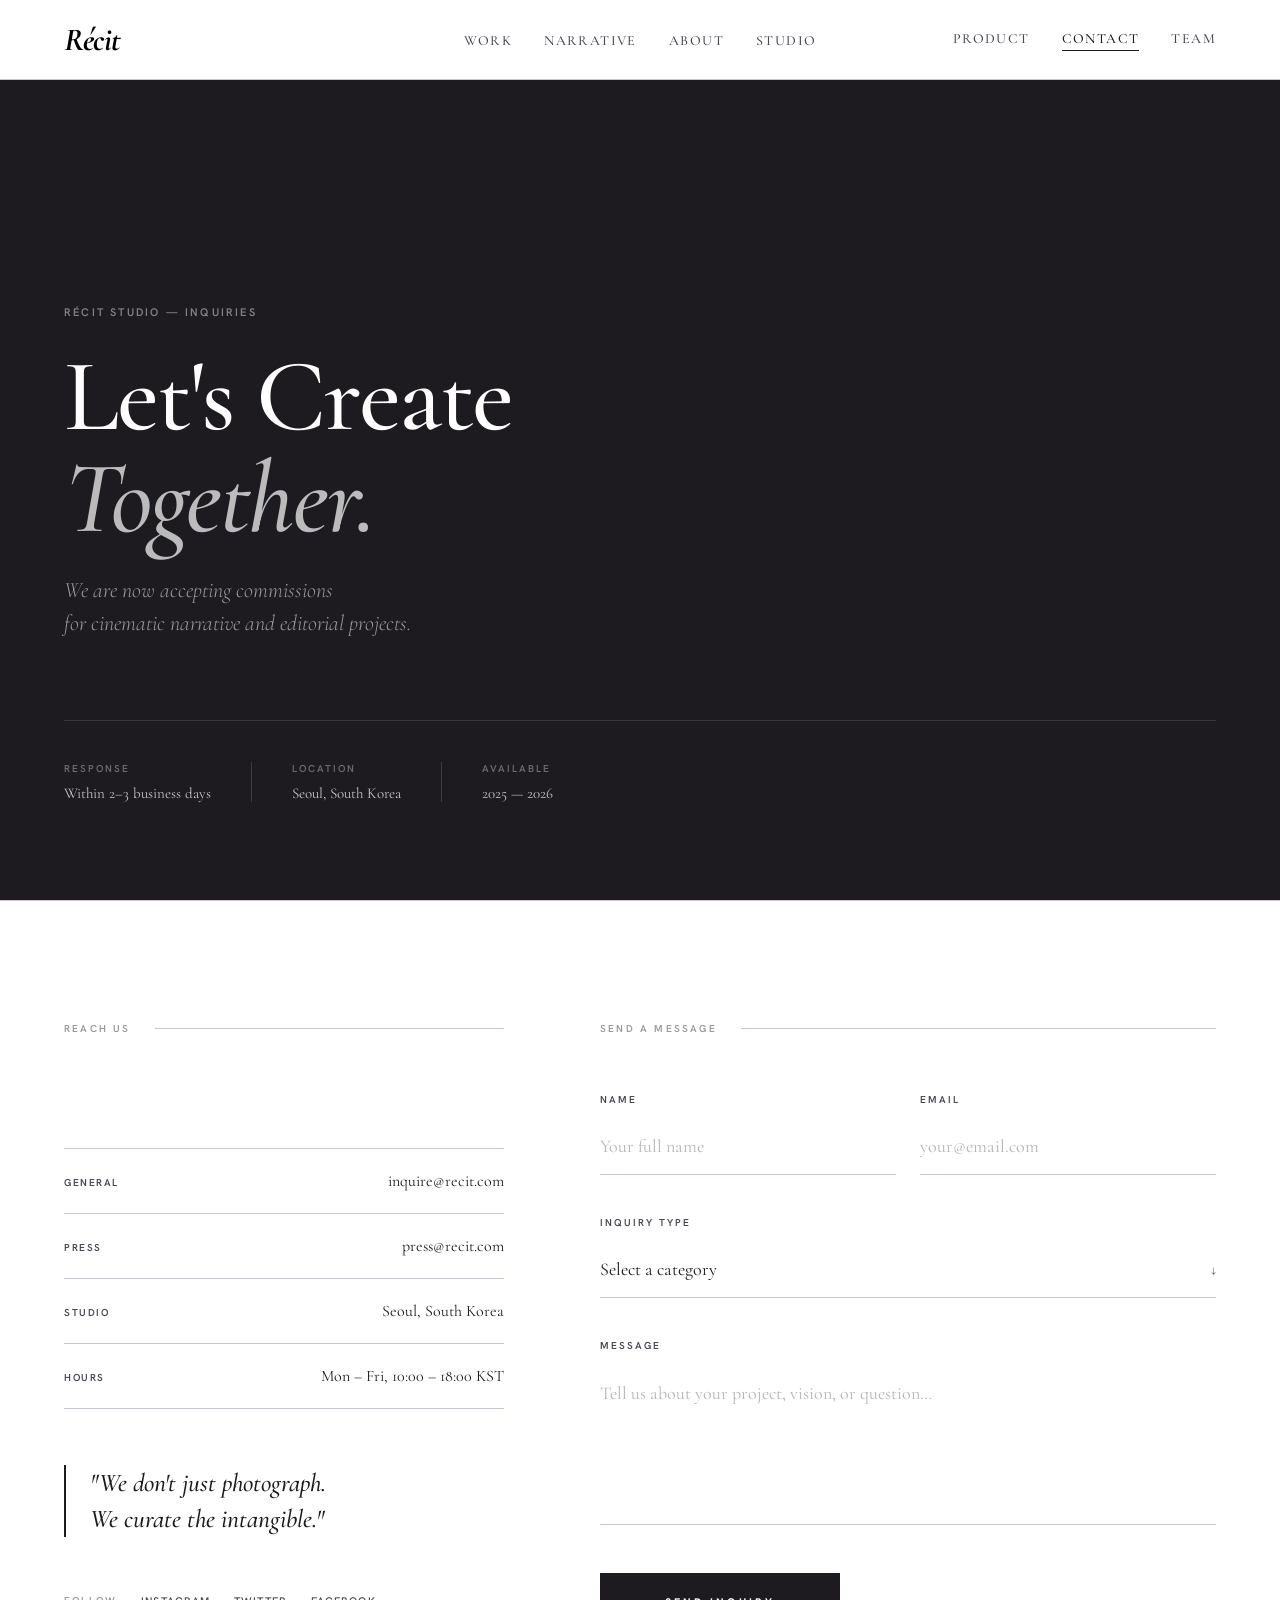
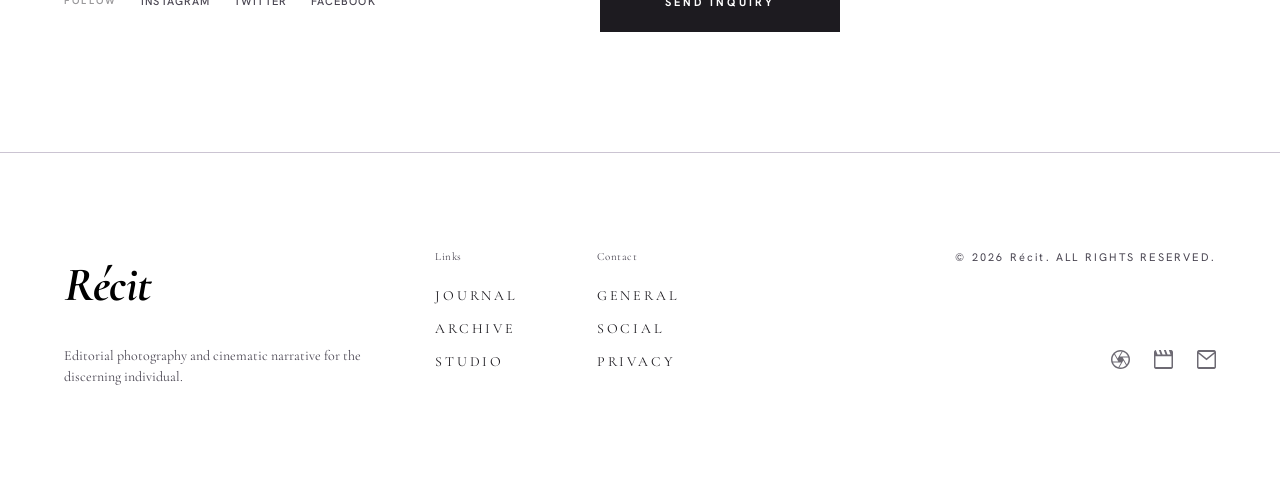
==== contact.html @ 424da759 "푸터 텍스트 변경" ====
<!DOCTYPE html>
<html lang="en">
<head>
  <meta charset="UTF-8">
  <meta name="viewport" content="width=device-width, initial-scale=1.0">
  <title>Contact — Récit · Cinematic Narrative & Editorial Photography</title>
  <meta name="description" content="Get in touch with Récit Studio. We are accepting commissions for cinematic narrative and editorial photography projects.">

  <link rel="preconnect" href="https://fonts.googleapis.com">
  <link rel="preconnect" href="https://fonts.gstatic.com" crossorigin>
  <link href="https://fonts.googleapis.com/css2?family=Bodoni+Moda:ital,opsz,wght@0,6..96,400;1,6..96,400;1,6..96,500;1,6..96,600&family=Cormorant+Garamond:ital,wght@0,300;0,400;0,500;0,600;1,300;1,400;1,500;1,600&family=Hanken+Grotesk:wght@400;500;600;700&display=swap" rel="stylesheet">

  <link rel="stylesheet" href="styles.css">
  <link rel="stylesheet" href="contact.css">
</head>
<body>

  <!-- Top Navigation Bar -->
  <header class="site-header" id="top-nav">
    <a href="index.html" class="logo" aria-label="Récit Home">Récit</a>
    <nav aria-label="Main Navigation">
      <ul class="nav-menu">
        <li><a href="index.html#hero" class="nav-link">Work</a></li>
        <li><a href="index.html#narrative" class="nav-link">Narrative</a></li>
        <li><a href="index.html#about" class="nav-link">About</a></li>
        <li><a href="index.html#studio" class="nav-link">Studio</a></li>
      </ul>
    </nav>
    <div class="nav-right">
      <a href="product.html" class="nav-contact nav-link">Product</a>
      <a href="contact.html" class="nav-contact nav-link active">Contact</a>
      <a href="team.html" class="nav-contact nav-link">Team</a>
    </div>
  </header>

  <main>

    <!-- ① Hero -->
    <section class="ct-hero">
      <div class="ct-hero-inner">
        <div class="ct-hero-text">
          <span class="ct-hero-eyebrow">Récit Studio — Inquiries</span>
          <h1 class="ct-hero-title">Let's Create<br><em>Together.</em></h1>
          <p class="ct-hero-sub">We are now accepting commissions<br>for cinematic narrative and editorial projects.</p>
        </div>
        <div class="ct-hero-meta">
          <div class="ct-hero-meta-item">
            <span class="ct-hero-meta-label">Response</span>
            <span class="ct-hero-meta-val">Within 2–3 business days</span>
          </div>
          <div class="ct-hero-meta-divider" aria-hidden="true"></div>
          <div class="ct-hero-meta-item">
            <span class="ct-hero-meta-label">Location</span>
            <span class="ct-hero-meta-val">Seoul, South Korea</span>
          </div>
          <div class="ct-hero-meta-divider" aria-hidden="true"></div>
          <div class="ct-hero-meta-item">
            <span class="ct-hero-meta-label">Available</span>
            <span class="ct-hero-meta-val">2025 — 2026</span>
          </div>
        </div>
      </div>
    </section>

    <!-- ② Contact Body -->
    <section class="ct-body">
      <div class="ct-body-inner">

        <!-- Left: Info -->
        <div class="ct-info">
          <div class="ct-info-header">
            <span class="ct-section-label">Reach Us</span>
            <div class="ct-rule" aria-hidden="true"></div>
          </div>

          <div class="ct-info-list">
            <div class="ct-info-item">
              <span class="ct-info-key">General</span>
              <a href="mailto:inquire@recit.com" class="ct-info-val ct-info-link">inquire@recit.com</a>
            </div>
            <div class="ct-info-item">
              <span class="ct-info-key">Press</span>
              <a href="mailto:press@recit.com" class="ct-info-val ct-info-link">press@recit.com</a>
            </div>
            <div class="ct-info-item">
              <span class="ct-info-key">Studio</span>
              <span class="ct-info-val">Seoul, South Korea</span>
            </div>
            <div class="ct-info-item">
              <span class="ct-info-key">Hours</span>
              <span class="ct-info-val">Mon – Fri, 10:00 – 18:00 KST</span>
            </div>
          </div>

          <blockquote class="ct-info-quote">
            "We don't just photograph.<br>We curate the intangible."
          </blockquote>

          <div class="ct-info-socials">
            <span class="ct-section-label">Follow</span>
            <div class="ct-socials-links">
              <a href="#instagram" class="ct-social-link">Instagram</a>
              <a href="#twitter" class="ct-social-link">Twitter</a>
              <a href="#facebook" class="ct-social-link">Facebook</a>
            </div>
          </div>
        </div>

        <!-- Right: Form -->
        <div class="ct-form-wrap">
          <div class="ct-info-header">
            <span class="ct-section-label">Send a Message</span>
            <div class="ct-rule" aria-hidden="true"></div>
          </div>

          <form class="ct-form" action="#" method="post" novalidate>
            <div class="ct-fields-row">
              <div class="ct-field">
                <label class="ct-label" for="ct-name">Name</label>
                <input class="ct-input" type="text" id="ct-name" name="name" placeholder="Your full name" required>
              </div>
              <div class="ct-field">
                <label class="ct-label" for="ct-email">Email</label>
                <input class="ct-input" type="email" id="ct-email" name="email" placeholder="your@email.com" required>
              </div>
            </div>

            <div class="ct-field">
              <label class="ct-label" for="ct-type">Inquiry Type</label>
              <div class="ct-select-wrap">
                <select class="ct-input ct-select" id="ct-type" name="type" required>
                  <option value="" disabled selected>Select a category</option>
                  <option value="editorial">Editorial Photography</option>
                  <option value="narrative">Cinematic Narrative</option>
                  <option value="product">Product — Récit Kit</option>
                  <option value="collaboration">Collaboration</option>
                  <option value="press">Press &amp; Media</option>
                  <option value="other">Other</option>
                </select>
                <span class="ct-select-arrow" aria-hidden="true">↓</span>
              </div>
            </div>

            <div class="ct-field">
              <label class="ct-label" for="ct-message">Message</label>
              <textarea class="ct-input ct-textarea" id="ct-message" name="message" placeholder="Tell us about your project, vision, or question…" required></textarea>
            </div>

            <button class="ct-submit" type="submit">Send Inquiry</button>
          </form>
        </div>

      </div>
    </section>

  </main>

  <!-- Site Footer -->
  <footer class="site-footer">
    <div class="footer-container">
      <div class="footer-brand">
        <a href="index.html" class="logo logo-large" aria-label="Récit Home">Récit</a>
        <p class="footer-desc">Editorial photography and cinematic narrative for the discerning individual.</p>
      </div>
      <div class="footer-links-group">
        <div class="footer-links-col">
          <h4 class="footer-col-title">Links</h4>
          <a href="#journal" class="footer-link">Journal</a>
          <a href="#archive" class="footer-link">Archive</a>
          <a href="index.html#studio" class="footer-link">Studio</a>
        </div>
        <div class="footer-links-col">
          <h4 class="footer-col-title">Contact</h4>
          <a href="#general" class="footer-link">General</a>
          <a href="#social" class="footer-link">Social</a>
          <a href="#privacy" class="footer-link">Privacy</a>
        </div>
      </div>
      <div class="footer-right">
        <p class="footer-copyright">&copy; 2026 Récit. ALL RIGHTS RESERVED.</p>
        <div class="footer-socials">
          <a href="#instagram" aria-label="Instagram">
            <img src="assets/icon_instagram.svg" alt="Instagram" class="footer-social-icon">
          </a>
          <a href="#twitter" aria-label="Twitter">
            <img src="assets/icon_twitter.svg" alt="Twitter" class="footer-social-icon">
          </a>
          <a href="#facebook" aria-label="Facebook">
            <img src="assets/icon_facebook.svg" alt="Facebook" class="footer-social-icon">
          </a>
        </div>
      </div>
    </div>
  </footer>

  <!-- Success Popup -->
  <div class="ct-popup-overlay" id="success-popup" aria-hidden="true">
    <div class="ct-popup">
      <h3 class="ct-popup-title">Inquiry Sent</h3>
      <p class="ct-popup-desc">Thank you for reaching out.<br>We will get back to you shortly.</p>
      <button class="ct-popup-close" id="success-close">Close</button>
    </div>
  </div>

  <script src="script.js"></script>
  <script src="contact.js"></script>
</body>
</html>
---- styles.css ----
@layer reset, base, theme, layout, components, utilities;

@layer reset {
  *, *::before, *::after {
    box-sizing: border-box;
    margin: 0;
    padding: 0;
  }

  html {
    scroll-behavior: smooth;
    -webkit-text-size-adjust: 100%;
    scroll-padding-top: 80px; /* Offset for sticky navbar */
  }

  body {
    min-height: 100vh;
    text-rendering: optimizeSpeed;
    line-height: 1.5;
  }

  img, picture, video, canvas, svg {
    display: block;
    max-width: 100%;
    height: auto;
  }

  button, input, select, textarea {
    font: inherit;
  }

  a {
    color: inherit;
    text-decoration: none;
  }
}

@layer base {
  body {
    background-color: var(--color-bg-primary);
    color: var(--color-text-primary);
    font-family: var(--font-body);
    overflow-x: hidden;
  }

  /* Selection style */
  ::selection {
    background-color: var(--color-text-primary);
    color: var(--color-bg-primary);
  }

  /* Custom scrollbar */
  ::-webkit-scrollbar {
    width: 8px;
  }
  ::-webkit-scrollbar-track {
    background: var(--color-bg-primary);
  }
  ::-webkit-scrollbar-thumb {
    background: var(--color-border);
    border-radius: 4px;
  }
  ::-webkit-scrollbar-thumb:hover {
    background: var(--color-text-secondary);
  }
}

@layer theme {
  :root {
    /* Color Palette */
    --color-bg-primary: #ffffff;
    --color-bg-secondary: #f2f2f2;
    --color-bg-subtle: #f2ecf4;
    --color-bg-overlay: #e6e0e9;
    --color-text-primary: #1d1b20;
    --color-text-secondary: #494551;
    --color-border: #cbc4d2;

    /* Fonts */
    --font-heading: 'Cormorant Garamond', serif;
    --font-body: 'Cormorant Garamond', serif;
    --font-sans: 'Hanken Grotesk', sans-serif;
    --font-watermark: 'Bodoni Moda', serif;

    /* Transitions */
    --transition-smooth: 0.4s cubic-bezier(0.25, 1, 0.5, 1);
    --transition-quick: 0.2s ease;
  }
}

@layer layout {
  /* Site Header */
  .site-header {
    position: sticky;
    top: 0;
    z-index: 100;
    background: var(--color-bg-primary);
    border-bottom: 1px solid var(--color-border);
    height: 80px;
    display: grid;
    grid-template-columns: 1fr auto 1fr;
    align-items: center;
    padding: 0 64px;
    transition: background-color 0.5s cubic-bezier(0.4,0,0.2,1),
                border-color     0.5s cubic-bezier(0.4,0,0.2,1),
                color             0.5s cubic-bezier(0.4,0,0.2,1);
  }

  .site-header.nav--on-dark {
    background: transparent;
    border-bottom-color: transparent;
  }
  .site-header.nav--on-dark .logo,
  .site-header.nav--on-dark .nav-link,
  .site-header.nav--on-dark .nav-contact {
    color: rgba(255,255,255,0.85);
  }
  .site-header.nav--on-dark .nav-link:hover,
  .site-header.nav--on-dark .nav-link.active,
  .site-header.nav--on-dark .nav-contact:hover {
    color: #ffffff;
  }

  .site-header nav {
    justify-self: center;
  }

  .nav-right {
    display: flex;
    gap: 32px;
    align-items: center;
    justify-self: flex-end;
  }

  /* Landing Section & Container */
  .landing-container {
    height: calc(100vh + 80px);
    position: relative;
    margin-top: -80px;
    background: #000;
    scroll-snap-align: start;
  }

  .landing-section {
    position: sticky;
    top: 0;
    height: 100vh;
    background: #000;
    overflow: hidden;
    /* contain: 이 섹션 바깥으로 레이아웃/페인트 전파 차단 */
    contain: layout style paint;
  }

  /* 배경 영상 — 캔버스 텍스트 구멍 뒤에서만 보임 */
  .logo-video {
    position: absolute;
    inset: 0;
    width: 100%;
    height: 100%;
    object-fit: cover;
    object-position: center center;
    z-index: 1;
    /* GPU 레이어 분리로 디코딩 부하 격리 */
    will-change: transform;
  }

  /* ── Canvas 마스크 ──────────────────────────────────
     · 전체를 검정으로 채운 뒤 destination-out으로
       폰트 모양만 투명하게 뚫어냄
     · 투명 영역 아래 비디오가 비쳐 텍스트 안에서만 영상이 보임
     · mix-blend-mode 없음 → GPU 컴포지팅 오버헤드 제로
     ───────────────────────────────────────────────── */
  .logo-canvas {
    position: absolute;
    inset: 0;
    width: 100%;
    height: 100%;
    z-index: 2;
    display: block;
  }

  /* Hero Section */
  .hero-section {
    display: flex;
    height: calc(100vh - 80px); /* Fit exactly in viewport below navbar */
    position: relative;
    background: var(--color-bg-primary);
    overflow: hidden;
    scroll-snap-align: start;
  }

  .hero-left {
    flex: 1;
    padding: 64px 80px; /* Balanced padding to prevent overflow */
    display: flex;
    flex-direction: column;
    justify-content: center; /* Center content vertically */
    gap: 32px;
  }

  .hero-right {
    flex: 1;
    height: 100%;
    position: relative;
    overflow: hidden;
    background-color: #000;
  }

  .hero-right img {
    width: 100%;
    height: 100%;
    object-fit: cover;
    opacity: 0.95;
    transition: transform var(--transition-smooth);
  }

  /* Mission Quote Section */
  .quote-section {
    position: relative;
    background: var(--color-bg-secondary);
    padding: 160px 0;
    display: flex;
    align-items: center;
    justify-content: center;
    overflow: hidden;
  }

  /* Intro Feature Section */
  .intro-section {
    display: flex;
    gap: 40px;
    padding: 128px 64px;
    background: var(--color-bg-primary);
    align-items: flex-start;
  }

  .intro-col-label {
    width: 40px;
    display: flex;
    align-items: flex-start;
    justify-content: center;
    padding-bottom: 32px;
  }

  .intro-col-text {
    flex: 1;
    padding-top: 96px;
    display: flex;
    flex-direction: column;
    gap: 24px;
  }

  .intro-col-image {
    flex: 1;
    padding-top: 48px;
  }

  /* Narrative Gallery Section */
  .gallery-section {
    display: flex;
    flex-direction: column;
    gap: 64px;
    padding: 128px 64px;
    background: var(--color-bg-primary);
  }

  .gallery-grid {
    display: grid;
    grid-template-columns: repeat(3, 1fr);
    gap: 40px;
    width: 100%;
  }

  /* Process Section */
  .process-section {
    padding: 128px 64px;
    border-top: 1px solid var(--color-border);
    background: var(--color-bg-primary);
  }

  .process-rows {
    max-width: 1152px;
    margin: 0 auto;
    display: flex;
    flex-direction: column;
    gap: 80px;
  }

  .process-row {
    display: flex;
    gap: 40px;
    align-items: center;
  }

  .process-row.reversed {
    flex-direction: row-reverse;
  }

  .process-image-wrapper {
    flex: 1.2;
    aspect-ratio: 16 / 9;
    overflow: hidden;
    background: var(--color-bg-subtle);
  }

  .process-text {
    flex: 1;
    padding: 0 32px;
    display: flex;
    flex-direction: column;
    gap: 16px;
  }

  /* CTA Section */
  .cta-section {
    background: var(--color-bg-secondary);
    padding: 160px 64px;
    display: flex;
    flex-direction: column;
    align-items: center;
    gap: 64px;
    text-align: center;
  }

  /* Footer */
  .site-footer {
    background: var(--color-bg-primary);
    border-top: 1px solid var(--color-border);
    padding: 96px 64px;
  }

  .footer-container {
    display: flex;
    justify-content: space-between;
    align-items: flex-start;
    gap: 64px;
  }

}

@layer components {
  /* Landing Section Components */
  /* 투명 클릭 영역 — 시각적 렌더링은 canvas가 담당 */
  .landing-logo {
    position: absolute;
    inset: 0;
    z-index: 3;
    display: block;
    cursor: pointer;
  }

  /* 스크롤 완료 → 다음 페이지 진입 전환 오버레이 */
  .landing-flash {
    position: fixed;
    inset: 0;
    z-index: 800;
    background: #ffffff;
    opacity: 0;
    pointer-events: none;
    transition: opacity 0.7s cubic-bezier(0.4, 0, 0.2, 1);
  }
  .landing-flash.in { opacity: 1; pointer-events: auto; }

  /* ── 워크(hero) 섹션 흰 화면에서 등장 ──────────────────────────
     .wt-entering  : 콘텐츠를 미리 투명하게
     .wt-revealed  : 화이트 페이드아웃과 함께 콘텐츠 페이드인
     ─────────────────────────────────────────────────────────── */
  .hero-section.wt-entering .hero-left,
  .hero-section.wt-entering .hero-right {
    opacity: 0;
    transform: translateY(18px);
  }

  .hero-section.wt-entering .hero-left,
  .hero-section.wt-entering .hero-right {
    transition: none;   /* 진입 시엔 즉시 숨김 */
  }

  .hero-section.wt-revealed .hero-left {
    opacity: 1;
    transform: translateY(0);
    transition: opacity 1.1s cubic-bezier(0.25, 1, 0.5, 1) 0.1s,
                transform 1.1s cubic-bezier(0.25, 1, 0.5, 1) 0.1s;
  }

  .hero-section.wt-revealed .hero-right {
    opacity: 1;
    transform: translateY(0);
    transition: opacity 1.1s cubic-bezier(0.25, 1, 0.5, 1) 0.3s,
                transform 1.1s cubic-bezier(0.25, 1, 0.5, 1) 0.3s;
  }

  .landing-scroll {
    display: flex;
    flex-direction: column;
    align-items: center;
    gap: 10px;
    position: absolute;
    bottom: 48px;
    left: 50%;
    transform: translateX(-50%);
    z-index: 10;          /* 마스크 오버레이 위에 표시 */
    animation: landingFadeUp 1.2s cubic-bezier(0.25, 1, 0.5, 1) 0.6s both;
    transition: opacity 0.4s ease, transform 0.4s ease;
    will-change: opacity, transform;
    pointer-events: none;
  }

  .landing-scroll.hide {
    opacity: 0;
    transform: translate(-50%, 15px);
  }

  .landing-scroll-label {
    font-family: var(--font-sans);
    font-size: 10px;
    font-weight: 500;
    letter-spacing: 3px;
    text-transform: uppercase;
    color: rgba(255, 255, 255, 0.5);
  }

  .landing-scroll-line {
    width: 1px;
    height: 48px;
    background: rgba(255, 255, 255, 0.2);
    position: relative;
    overflow: hidden;
  }

  .landing-scroll-line::after {
    content: '';
    position: absolute;
    top: -100%;
    left: 0;
    width: 100%;
    height: 100%;
    background: rgba(255, 255, 255, 0.7);
    animation: scrollLineSlide 1.8s cubic-bezier(0.4, 0, 0.2, 1) 1s infinite;
  }

  @keyframes landingFadeUp {
    from {
      opacity: 0;
      transform: translateY(20px);
    }
    to {
      opacity: 1;
      transform: translateY(0);
    }
  }

  @keyframes scrollLineSlide {
    0%   { top: -100%; }
    50%  { top: 0%; }
    100% { top: 100%; }
  }

  /* ── Nav dark-background override (must be in components to beat .logo specificity) ── */
  .site-header.nav--on-dark {
    position: absolute;
    top: 0;
    left: 0;
    width: 100%;
    z-index: 100;
    background: transparent;
    border-bottom-color: transparent;
  }
  .site-header.nav--on-dark .logo,
  .site-header.nav--on-dark .nav-link,
  .site-header.nav--on-dark .nav-contact {
    color: rgba(255, 255, 255, 0.85);
  }
  .site-header.nav--on-dark .nav-link:hover,
  .site-header.nav--on-dark .nav-link.active,
  .site-header.nav--on-dark .nav-contact:hover {
    color: #ffffff;
  }
  .site-header.nav--on-dark .nav-link::after {
    background: rgba(255, 255, 255, 0.6);
  }

  /* Logo */
  .logo {
    font-family: var(--font-heading);
    font-size: 32px;
    font-weight: 700;
    font-style: italic;
    color: #000000;
    letter-spacing: -0.5px;
  }

  .logo-large {
    font-size: 48px;
  }

  /* Navigation Links */
  .nav-menu {
    display: flex;
    gap: 32px;
    align-items: center;
    list-style: none;
  }

  .nav-link {
    font-family: var(--font-heading);
    font-size: 14px;
    font-weight: 500;
    letter-spacing: 1.4px;
    text-transform: uppercase;
    color: var(--color-text-secondary);
    position: relative;
    padding-bottom: 2px;
    transition: color var(--transition-quick);
  }

  .nav-link::after {
    content: '';
    position: absolute;
    bottom: 0;
    left: 0;
    width: 0;
    height: 1px;
    background-color: var(--color-text-primary);
    transition: width var(--transition-quick);
  }

  .nav-link:hover, .nav-link.active {
    color: var(--color-text-primary);
  }

  .nav-link:hover::after, .nav-link.active::after {
    width: 100%;
  }



  /* Hero Typography */
  .hero-title {
    font-family: var(--font-heading);
    font-size: clamp(36px, 4.8vw, 68px); /* Adjusted size to fit within hero section height */
    font-weight: 600;
    font-style: italic;
    line-height: 1.1;
    color: var(--color-text-primary);
    display: flex;
    flex-direction: column;
  }

  .hero-title span {
    display: block;
  }

  .hero-desc {
    font-family: var(--font-heading);
    font-size: clamp(14px, 1.5vw, 16px);
    font-weight: 400;
    line-height: 1.5;
    color: var(--color-text-secondary);
    max-width: 448px;
    letter-spacing: -0.32px;
  }

  /* Watermark "E" */
  .watermark-container {
    position: absolute;
    inset: 0;
    display: flex;
    align-items: center;
    justify-content: center;
    overflow: hidden;
    pointer-events: none;
    z-index: 1;
  }

  .watermark {
    font-family: var(--font-watermark);
    font-size: clamp(300px, 38vw, 512px);
    font-style: italic;
    color: var(--color-text-primary);
    opacity: 0.03;
    user-select: none;
    line-height: 1;
  }

  .quote-container {
    max-width: 1024px;
    padding: 0 128px;
    z-index: 2;
    text-align: center;
  }

  .quote-text {
    font-family: var(--font-heading);
    font-size: clamp(28px, 3.8vw, 48px);
    font-weight: 600;
    font-style: italic;
    line-height: 1.2;
    color: var(--color-text-primary);
  }

  /* Intro Section Label */
  .intro-label {
    writing-mode: vertical-rl;
    transform: rotate(180deg);
    font-family: var(--font-heading);
    font-size: 11px;
    letter-spacing: 4.4px;
    text-transform: uppercase;
    color: var(--color-text-primary);
    white-space: nowrap;
  }

  .intro-image-wrapper {
    background: var(--color-bg-subtle);
    overflow: hidden;
    aspect-ratio: 4 / 3;
    position: relative;
  }

  .intro-image-wrapper img {
    width: 100%;
    height: 100%;
    object-fit: cover;
    transition: transform var(--transition-smooth);
  }

  .intro-image-wrapper:hover img {
    transform: scale(1.03);
  }

  /* Narrative Title Block */
  .gallery-header {
    display: flex;
    gap: 40px;
    align-items: baseline;
    width: 100%;
  }

  .gallery-title {
    font-family: var(--font-heading);
    font-size: clamp(48px, 6.5vw, 84px);
    font-weight: 600;
    font-style: italic;
    line-height: 1;
    color: var(--color-text-primary);
  }

  .gallery-subtitle {
    font-family: var(--font-heading);
    font-size: 11px;
    font-weight: 400;
    letter-spacing: 1.1px;
    text-transform: uppercase;
    color: var(--color-text-primary);
  }

  /* Gallery Grid Staggering */
  .gallery-item {
    display: flex;
    flex-direction: column;
    gap: 12px;
  }

  .gallery-item-1 {
    padding-bottom: 128px; /* Slightly adjusted to fit normal desktop scroll comfort */
  }

  .gallery-item-2 {
    margin-top: 64px;
    padding-bottom: 64px;
  }

  .gallery-item-3 {
    margin-top: 128px;
  }

  .gallery-img-wrapper {
    background: var(--color-bg-overlay);
    overflow: hidden;
    aspect-ratio: 3 / 4;
    position: relative;
  }

  .gallery-img-wrapper img {
    width: 100%;
    height: 100%;
    object-fit: cover;
    transition: transform var(--transition-smooth);
    will-change: transform;
  }

  .gallery-img-wrapper:hover img {
    transform: scale(1.04);
  }

  .gallery-item-title {
    font-family: var(--font-heading);
    font-size: 16px;
    font-weight: 500;
    font-style: italic;
    color: var(--color-text-secondary);
    letter-spacing: 0.5px;
    text-transform: uppercase;
  }

  /* Process Components */
  .process-header {
    text-align: center;
    margin-bottom: 64px;
  }

  .process-title {
    font-family: var(--font-heading);
    font-size: clamp(48px, 6.5vw, 84px);
    font-weight: 600;
    font-style: italic;
    line-height: 1;
    text-transform: uppercase;
    color: var(--color-text-primary);
  }

  .process-image-wrapper img {
    width: 100%;
    height: 100%;
    object-fit: cover;
    transition: transform var(--transition-smooth);
    will-change: transform;
  }

  .process-image-wrapper:hover img {
    transform: scale(1.03);
  }

  .process-step {
    font-family: var(--font-heading);
    font-size: 11px;
    font-weight: 400;
    color: var(--color-text-primary);
    letter-spacing: 0.5px;
  }

  .process-step-title {
    font-family: var(--font-heading);
    font-size: 32px;
    font-weight: 500;
    font-style: italic;
    color: var(--color-text-primary);
  }

  .process-step-desc {
    font-family: var(--font-body);
    font-size: 16px;
    font-weight: 400;
    line-height: 1.5;
    color: var(--color-text-secondary);
    letter-spacing: -0.32px;
    max-width: 440px;
  }

  /* Page Transition Overlay — opacity + scale (GPU 효율) */
  .page-transition-overlay {
    position: fixed;
    inset: 0;
    z-index: 9999;
    pointer-events: none;
    background: var(--color-bg-primary);
    opacity: 0;
    transform: scale(1);
    transition:
      opacity 0.55s cubic-bezier(0.4, 0, 0.2, 1),
      transform 0.55s cubic-bezier(0.4, 0, 0.2, 1);
    will-change: opacity, transform;
  }

  .page-transition-overlay.blurred {
    opacity: 1;
    transform: scale(1.015);
    pointer-events: auto;
  }

  /* Scroll Reveal — CSS에서 정의 (JS 동적 주입 제거) */
  .reveal {
    opacity: 0;
    transform: translateY(32px);
    transition: opacity 0.9s cubic-bezier(0.25, 1, 0.5, 1),
                transform 0.9s cubic-bezier(0.25, 1, 0.5, 1);
    will-change: opacity, transform;
  }
  .reveal.visible {
    opacity: 1;
    transform: translateY(0);
  }
  .reveal-delay-1 { transition-delay: 0.12s; }
  .reveal-delay-2 { transition-delay: 0.24s; }
  .reveal-delay-3 { transition-delay: 0.36s; }

  /* CSS Contain — 섹션 간 레이아웃 재계산 차단 */
  .quote-section,
  .gallery-section,
  .intro-section,
  .process-section,
  .cta-section {
    contain: layout style;
  }

  /* CTA Button */
  .cta-heading {
    font-family: var(--font-heading);
    font-size: clamp(40px, 6.5vw, 84px);
    font-weight: 600;
    font-style: italic;
    line-height: 1.2;
    color: var(--color-text-primary);
  }

  .cta-button {
    display: inline-block;
    border: 1px solid var(--color-text-primary);
    padding: 17px 49px;
    font-family: var(--font-heading);
    font-size: 11px;
    font-weight: 500;
    letter-spacing: 1.1px;
    text-transform: uppercase;
    color: var(--color-text-primary);
    text-decoration: none;
    background: transparent;
    transition: background-color var(--transition-quick), color var(--transition-quick);
    cursor: pointer;
  }

  .cta-button:hover {
    background-color: var(--color-text-primary);
    color: var(--color-bg-primary);
  }

  /* Footer Components */
  .footer-brand {
    display: flex;
    flex-direction: column;
    gap: 24px;
    flex: 1.2;
  }

  .footer-desc {
    font-family: var(--font-body);
    font-size: 14px;
    line-height: 1.5;
    color: var(--color-text-secondary);
    max-width: 320px;
  }

  .footer-links-group {
    display: flex;
    gap: 80px;
    flex: 1.5;
  }

  .footer-links-col {
    display: flex;
    flex-direction: column;
    gap: 12px;
  }

  .footer-col-title {
    font-family: var(--font-heading);
    font-size: 11px;
    font-weight: 400;
    color: var(--color-text-secondary);
    letter-spacing: 0.5px;
    padding-bottom: 8px;
  }

  .footer-link {
    font-family: var(--font-heading);
    font-size: 14px;
    font-weight: 400;
    letter-spacing: 2.8px;
    text-transform: uppercase;
    color: var(--color-text-primary);
    text-decoration: none;
    transition: opacity var(--transition-quick);
    white-space: nowrap;
  }

  .footer-link:hover {
    opacity: 0.6;
  }

  .footer-right {
    display: flex;
    flex-direction: column;
    justify-content: space-between;
    align-items: flex-end;
    height: 120px;
    flex: 1.3;
  }

  .footer-copyright {
    font-family: var(--font-sans);
    font-size: 11px;
    font-weight: 400;
    letter-spacing: 2.2px;
    color: var(--color-text-secondary);
    text-align: right;
    line-height: 1.5;
  }

  .footer-socials {
    display: flex;
    gap: 24px;
  }

  .footer-social-icon {
    display: block;
    width: 19px;
    height: 19px;
    opacity: 0.8;
    transition: opacity var(--transition-quick), transform var(--transition-quick);
  }

  .footer-social-icon:hover {
    opacity: 1;
    transform: translateY(-2px);
  }

}

@layer utilities {
  /* Mobile responsiveness */
  @media (max-width: 768px) {
    html {
      scroll-padding-top: 70px; /* Offset for mobile navbar */
    }

    .site-header {
      padding: 0 24px;
      height: 70px;
    }

    .nav-menu {
      display: none; /* Collapse menu on mobile (could add a burger in js if needed, keeping simple & semantic) */
    }

    .hero-section {
      flex-direction: column;
      min-height: auto;
      height: auto; /* Override viewport height on mobile */
    }

    .hero-left {
      position: static;
      height: auto;
      padding: 64px 24px;
      gap: 32px;
    }

    .hero-title {
      font-size: 40px;
    }

    .hero-right {
      height: 60vh;
      width: 100%;
    }

    .quote-section {
      padding: 96px 24px;
    }

    .quote-container {
      padding: 0;
    }

    .quote-text {
      font-size: 24px;
    }

    .intro-section {
      flex-direction: column;
      padding: 64px 24px;
      gap: 32px;
    }

    .intro-col-label {
      width: auto;
      padding-bottom: 0;
      justify-content: flex-start;
    }

    .intro-label {
      writing-mode: horizontal-tb;
      transform: none;
    }

    .intro-col-text {
      padding-top: 0;
      gap: 16px;
    }

    .intro-col-image {
      padding-top: 0;
      width: 100%;
    }

    .gallery-section {
      padding: 64px 24px;
      gap: 48px;
    }

    .gallery-header {
      flex-direction: column;
      gap: 16px;
      align-items: flex-start;
    }

    .gallery-grid {
      grid-template-columns: 1fr;
      gap: 48px;
    }

    .gallery-item-1, .gallery-item-2, .gallery-item-3 {
      margin-top: 0;
      padding-bottom: 0;
    }

    .process-section {
      padding: 64px 24px;
    }

    .process-rows {
      gap: 48px;
    }

    .process-row, .process-row.reversed {
      flex-direction: column;
      gap: 24px;
      align-items: flex-start;
    }

    .process-image-wrapper {
      width: 100%;
    }

    .process-text {
      padding: 0;
    }

    .process-row.reversed .process-text {
      text-align: left;
      align-items: flex-start;
    }

    .cta-section {
      padding: 96px 24px;
      gap: 48px;
    }

    .cta-button {
      width: 100%;
      padding: 15px 24px;
    }

    .site-footer {
      padding: 64px 24px;
    }

    .footer-container {
      flex-direction: column;
      gap: 48px;
    }

    .footer-brand {
      width: 100%;
    }

    .footer-links-group {
      width: 100%;
      gap: 48px;
      justify-content: space-between;
    }

    .footer-right {
      width: 100%;
      align-items: flex-start;
      height: auto;
      gap: 32px;
    }

    .footer-copyright {
      text-align: left;
    }
  }
}
---- contact.css ----
/* =============================================
   Contact Page Styles — contact.css
   ============================================= */

/* ---- ① Hero ---- */
.ct-hero {
  background: var(--color-text-primary);
  min-height: calc(100vh - 80px);
  display: flex;
  align-items: flex-end;
  padding: 0 64px 96px;
}

.ct-hero-inner {
  width: 100%;
  max-width: 1152px;
  margin: 0 auto;
  display: flex;
  flex-direction: column;
  gap: 80px;
}

.ct-hero-eyebrow {
  display: block;
  font-family: var(--font-sans);
  font-size: 11px;
  font-weight: 600;
  letter-spacing: 2.2px;
  text-transform: uppercase;
  color: rgba(255, 255, 255, 0.45);
  margin-bottom: 24px;
}

.ct-hero-title {
  font-family: 'Cormorant Garamond', serif;
  font-size: clamp(64px, 8vw, 120px);
  font-weight: 500;
  font-style: normal;
  line-height: 1.0;
  color: #ffffff;
  margin: 0;
  letter-spacing: -0.02em;
}

.ct-hero-title em {
  font-style: italic;
  color: rgba(255, 255, 255, 0.7);
}

.ct-hero-sub {
  font-family: var(--font-heading);
  font-size: clamp(16px, 1.8vw, 22px);
  font-weight: 300;
  font-style: italic;
  line-height: 1.5;
  color: rgba(255, 255, 255, 0.55);
  margin-top: 24px;
}

.ct-hero-meta {
  display: flex;
  align-items: center;
  gap: 40px;
  padding-top: 40px;
  border-top: 1px solid rgba(255, 255, 255, 0.12);
}

.ct-hero-meta-item {
  display: flex;
  flex-direction: column;
  gap: 6px;
}

.ct-hero-meta-label {
  font-family: var(--font-sans);
  font-size: 10px;
  font-weight: 600;
  letter-spacing: 2px;
  text-transform: uppercase;
  color: rgba(255, 255, 255, 0.35);
}

.ct-hero-meta-val {
  font-family: var(--font-heading);
  font-size: 15px;
  font-weight: 400;
  color: rgba(255, 255, 255, 0.75);
}

.ct-hero-meta-divider {
  width: 1px;
  height: 40px;
  background: rgba(255, 255, 255, 0.15);
  flex-shrink: 0;
}

/* ---- ② Contact Body ---- */
.ct-body {
  background: var(--color-bg-primary);
  padding: 120px 64px;
  border-top: 1px solid var(--color-border);
}

.ct-body-inner {
  max-width: 1152px;
  margin: 0 auto;
  display: grid;
  grid-template-columns: 5fr 7fr;
  gap: 96px;
  align-items: start;
}

/* ---- Shared ---- */
.ct-section-label {
  font-family: var(--font-sans);
  font-size: 10px;
  font-weight: 600;
  letter-spacing: 2.2px;
  text-transform: uppercase;
  color: var(--color-text-primary);
  opacity: 0.45;
  white-space: nowrap;
  flex-shrink: 0;
}

.ct-info-header {
  display: flex;
  align-items: center;
  gap: 24px;
  margin-bottom: 56px;
}

.ct-rule {
  flex: 1;
  height: 1px;
  background: var(--color-border);
}

/* ---- Left: Info ---- */
.ct-info {
  display: flex;
  flex-direction: column;
  gap: 56px;
  position: sticky;
  top: 104px;
}

.ct-info-list {
  display: flex;
  flex-direction: column;
  gap: 0;
}

.ct-info-item {
  display: flex;
  justify-content: space-between;
  align-items: baseline;
  gap: 16px;
  padding: 20px 0;
  border-bottom: 1px solid var(--color-border);
}

.ct-info-item:first-child {
  border-top: 1px solid var(--color-border);
}

.ct-info-key {
  font-family: var(--font-sans);
  font-size: 10px;
  font-weight: 600;
  letter-spacing: 1.5px;
  text-transform: uppercase;
  color: var(--color-text-secondary);
  flex-shrink: 0;
}

.ct-info-val {
  font-family: var(--font-heading);
  font-size: 16px;
  font-weight: 400;
  color: var(--color-text-primary);
  text-align: right;
}

.ct-info-link {
  text-decoration: none;
  transition: opacity var(--transition-quick);
}

.ct-info-link:hover {
  opacity: 0.55;
}

.ct-info-quote {
  font-family: var(--font-heading);
  font-size: clamp(20px, 2vw, 28px);
  font-style: italic;
  font-weight: 500;
  line-height: 1.4;
  color: var(--color-text-primary);
  padding-left: 24px;
  border-left: 2px solid var(--color-text-primary);
}

.ct-info-socials {
  display: flex;
  align-items: center;
  gap: 24px;
}

.ct-socials-links {
  display: flex;
  gap: 24px;
}

.ct-social-link {
  font-family: var(--font-sans);
  font-size: 11px;
  font-weight: 500;
  letter-spacing: 1.1px;
  text-transform: uppercase;
  color: var(--color-text-secondary);
  text-decoration: none;
  transition: color var(--transition-quick);
}

.ct-social-link:hover {
  color: var(--color-text-primary);
}

/* ---- Right: Form ---- */
.ct-form-wrap {
  display: flex;
  flex-direction: column;
}

.ct-form {
  display: flex;
  flex-direction: column;
  gap: 40px;
}

.ct-fields-row {
  display: grid;
  grid-template-columns: 1fr 1fr;
  gap: 24px;
}

.ct-field {
  display: flex;
  flex-direction: column;
  gap: 12px;
}

.ct-label {
  font-family: var(--font-sans);
  font-size: 10px;
  font-weight: 600;
  letter-spacing: 2px;
  text-transform: uppercase;
  color: var(--color-text-secondary);
}

.ct-input {
  width: 100%;
  background: transparent;
  border: none;
  border-bottom: 1px solid var(--color-border);
  padding: 14px 0;
  font-family: var(--font-heading);
  font-size: 18px;
  font-weight: 400;
  color: var(--color-text-primary);
  outline: none;
  transition: border-color var(--transition-quick);
  -webkit-appearance: none;
  appearance: none;
  border-radius: 0;
}

.ct-input::placeholder {
  color: var(--color-text-secondary);
  opacity: 0.4;
}

.ct-input:focus {
  border-bottom-color: var(--color-text-primary);
}

.ct-select-wrap {
  position: relative;
}

.ct-select {
  cursor: pointer;
}

.ct-select-arrow {
  position: absolute;
  right: 0;
  top: 50%;
  transform: translateY(-50%);
  font-size: 12px;
  color: var(--color-text-secondary);
  pointer-events: none;
}

.ct-textarea {
  resize: none;
  min-height: 160px;
  line-height: 1.6;
}

.ct-submit {
  display: inline-flex;
  align-items: center;
  justify-content: center;
  align-self: flex-start;
  background: var(--color-text-primary);
  border: 1px solid var(--color-text-primary);
  color: #ffffff;
  font-family: var(--font-sans);
  font-size: 11px;
  font-weight: 700;
  letter-spacing: 3px;
  text-transform: uppercase;
  padding: 20px 64px;
  cursor: pointer;
  transition: background var(--transition-quick), color var(--transition-quick);
  margin-top: 8px;
}

.ct-submit:hover {
  background: transparent;
  color: var(--color-text-primary);
}

/* ---- Responsive ---- */
@media (max-width: 1024px) {
  .ct-body-inner {
    grid-template-columns: 1fr;
    gap: 80px;
  }

  .ct-info {
    position: static;
  }
}

@media (max-width: 768px) {
  .ct-hero {
    padding: 0 24px 64px;
    min-height: calc(100vh - 70px);
  }

  .ct-hero-meta {
    flex-wrap: wrap;
    gap: 24px;
  }

  .ct-hero-meta-divider {
    display: none;
  }

  .ct-body {
    padding: 80px 24px;
  }

  .ct-fields-row {
    grid-template-columns: 1fr;
  }

  .ct-submit {
    width: 100%;
    padding: 18px 24px;
  }

  .ct-info-quote {
    font-size: 20px;
  }
}

/* ---- Popup Overlay ---- */
.ct-popup-overlay {
  position: fixed;
  inset: 0;
  background: rgba(0, 0, 0, 0.4);
  backdrop-filter: blur(4px);
  -webkit-backdrop-filter: blur(4px);
  z-index: 2000;
  display: flex;
  align-items: center;
  justify-content: center;
  opacity: 0;
  visibility: hidden;
  transition: opacity var(--transition-smooth), visibility var(--transition-smooth);
}

.ct-popup-overlay.active {
  opacity: 1;
  visibility: visible;
}

.ct-popup {
  background: var(--color-bg-primary);
  padding: 64px;
  max-width: 440px;
  width: 90%;
  text-align: center;
  box-shadow: 0 24px 64px rgba(0, 0, 0, 0.15);
  transform: translateY(20px);
  transition: transform var(--transition-smooth);
  display: flex;
  flex-direction: column;
  gap: 24px;
  align-items: center;
}

.ct-popup-overlay.active .ct-popup {
  transform: translateY(0);
}

.ct-popup-title {
  font-family: var(--font-heading);
  font-size: 32px;
  font-weight: 600;
  font-style: italic;
  color: var(--color-text-primary);
}

.ct-popup-desc {
  font-family: var(--font-heading);
  font-size: 16px;
  color: var(--color-text-secondary);
  line-height: 1.6;
}

.ct-popup-close {
  background: transparent;
  border: 1px solid var(--color-border);
  color: var(--color-text-primary);
  font-family: var(--font-sans);
  font-size: 11px;
  font-weight: 700;
  letter-spacing: 2px;
  text-transform: uppercase;
  padding: 14px 40px;
  cursor: pointer;
  transition: all var(--transition-quick);
  margin-top: 16px;
}

.ct-popup-close:hover {
  background: var(--color-text-primary);
  color: #ffffff;
  border-color: var(--color-text-primary);
}
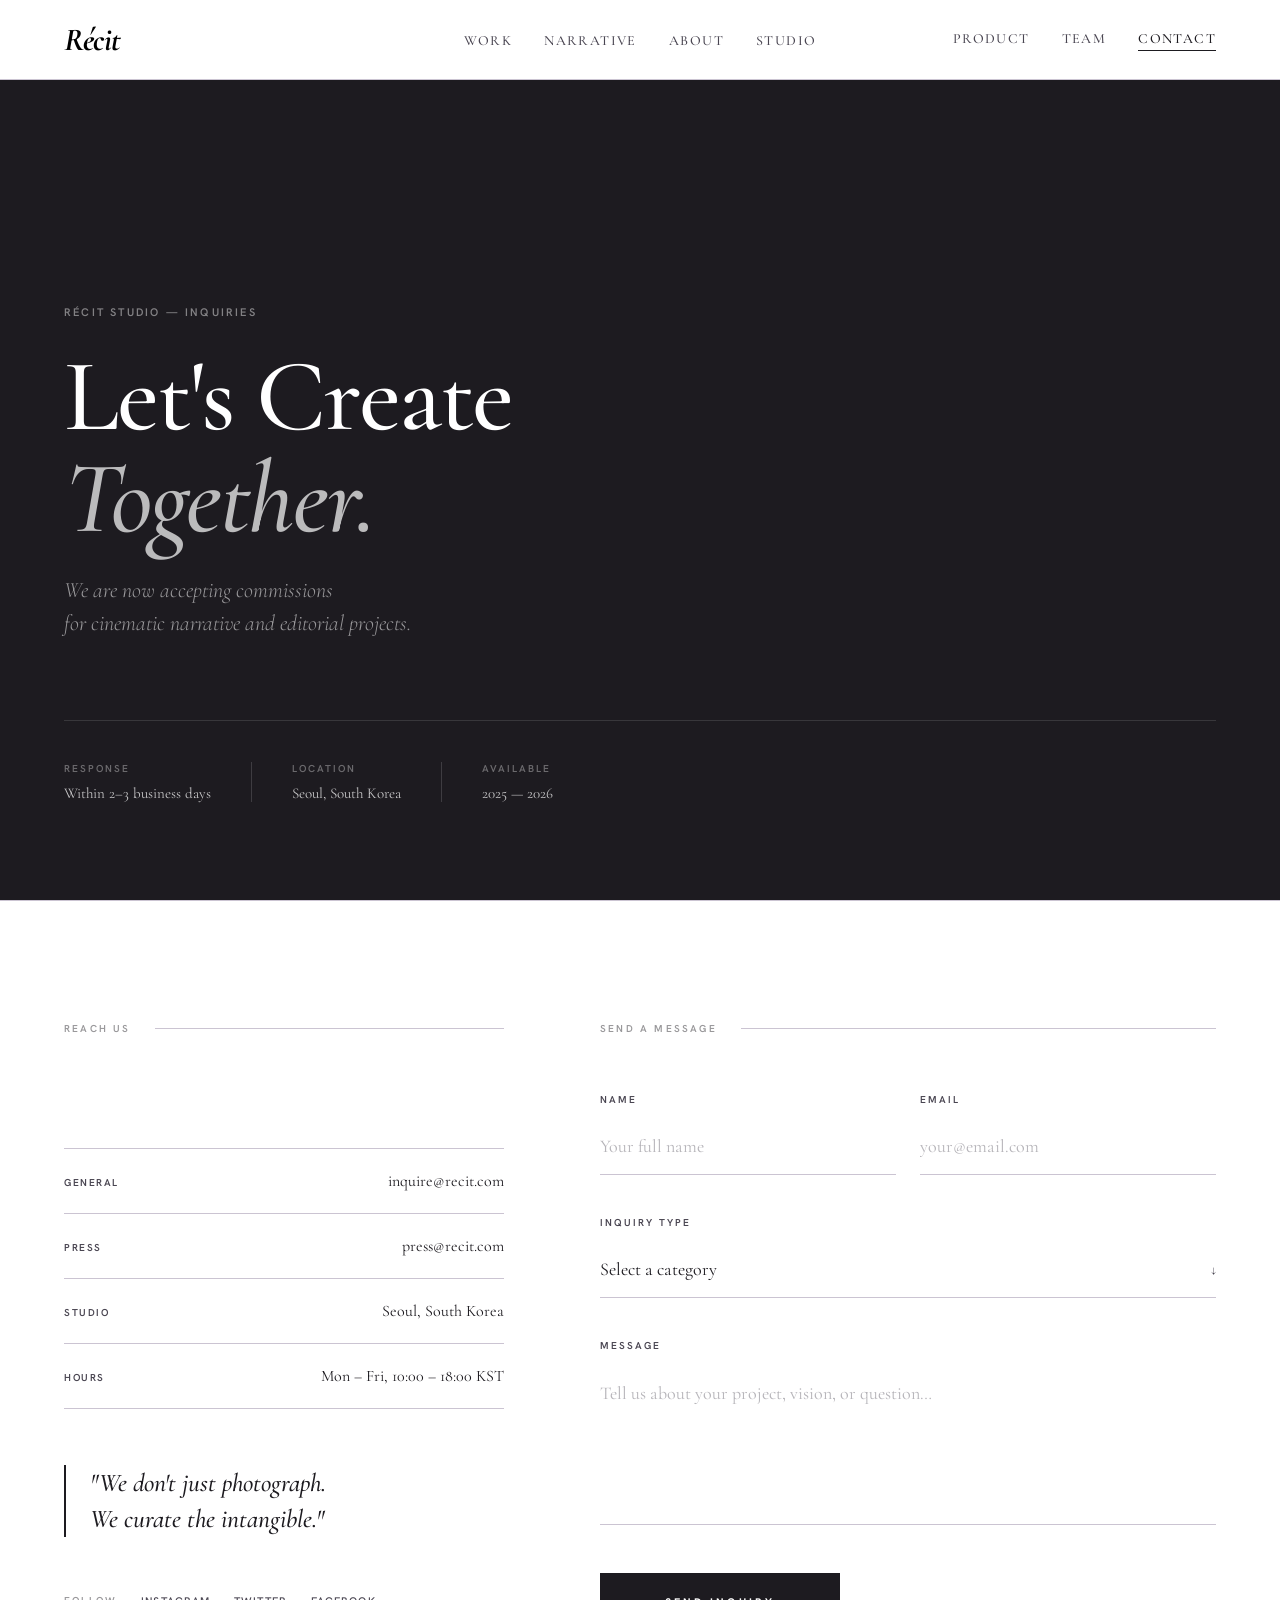
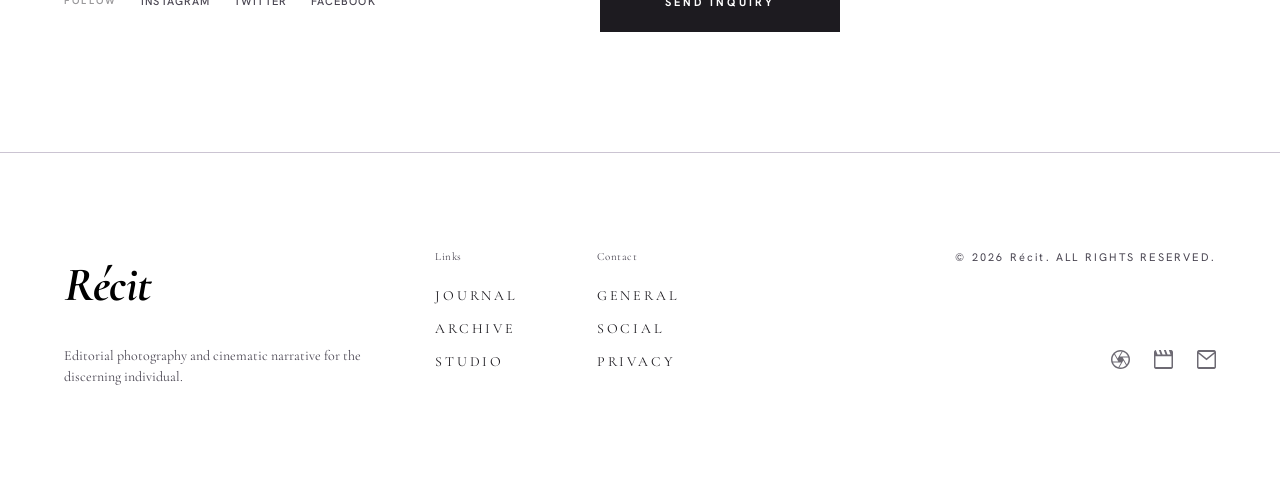
==== commit e6bb585d: "텍스트 변경" ====
--- a/contact.html
+++ b/contact.html
@@ -28,8 +28,8 @@
     </nav>
     <div class="nav-right">
       <a href="product.html" class="nav-contact nav-link">Product</a>
+      <a href="team.html" class="nav-contact nav-link">Team</a>
       <a href="contact.html" class="nav-contact nav-link active">Contact</a>
-      <a href="team.html" class="nav-contact nav-link">Team</a>
     </div>
   </header>
 
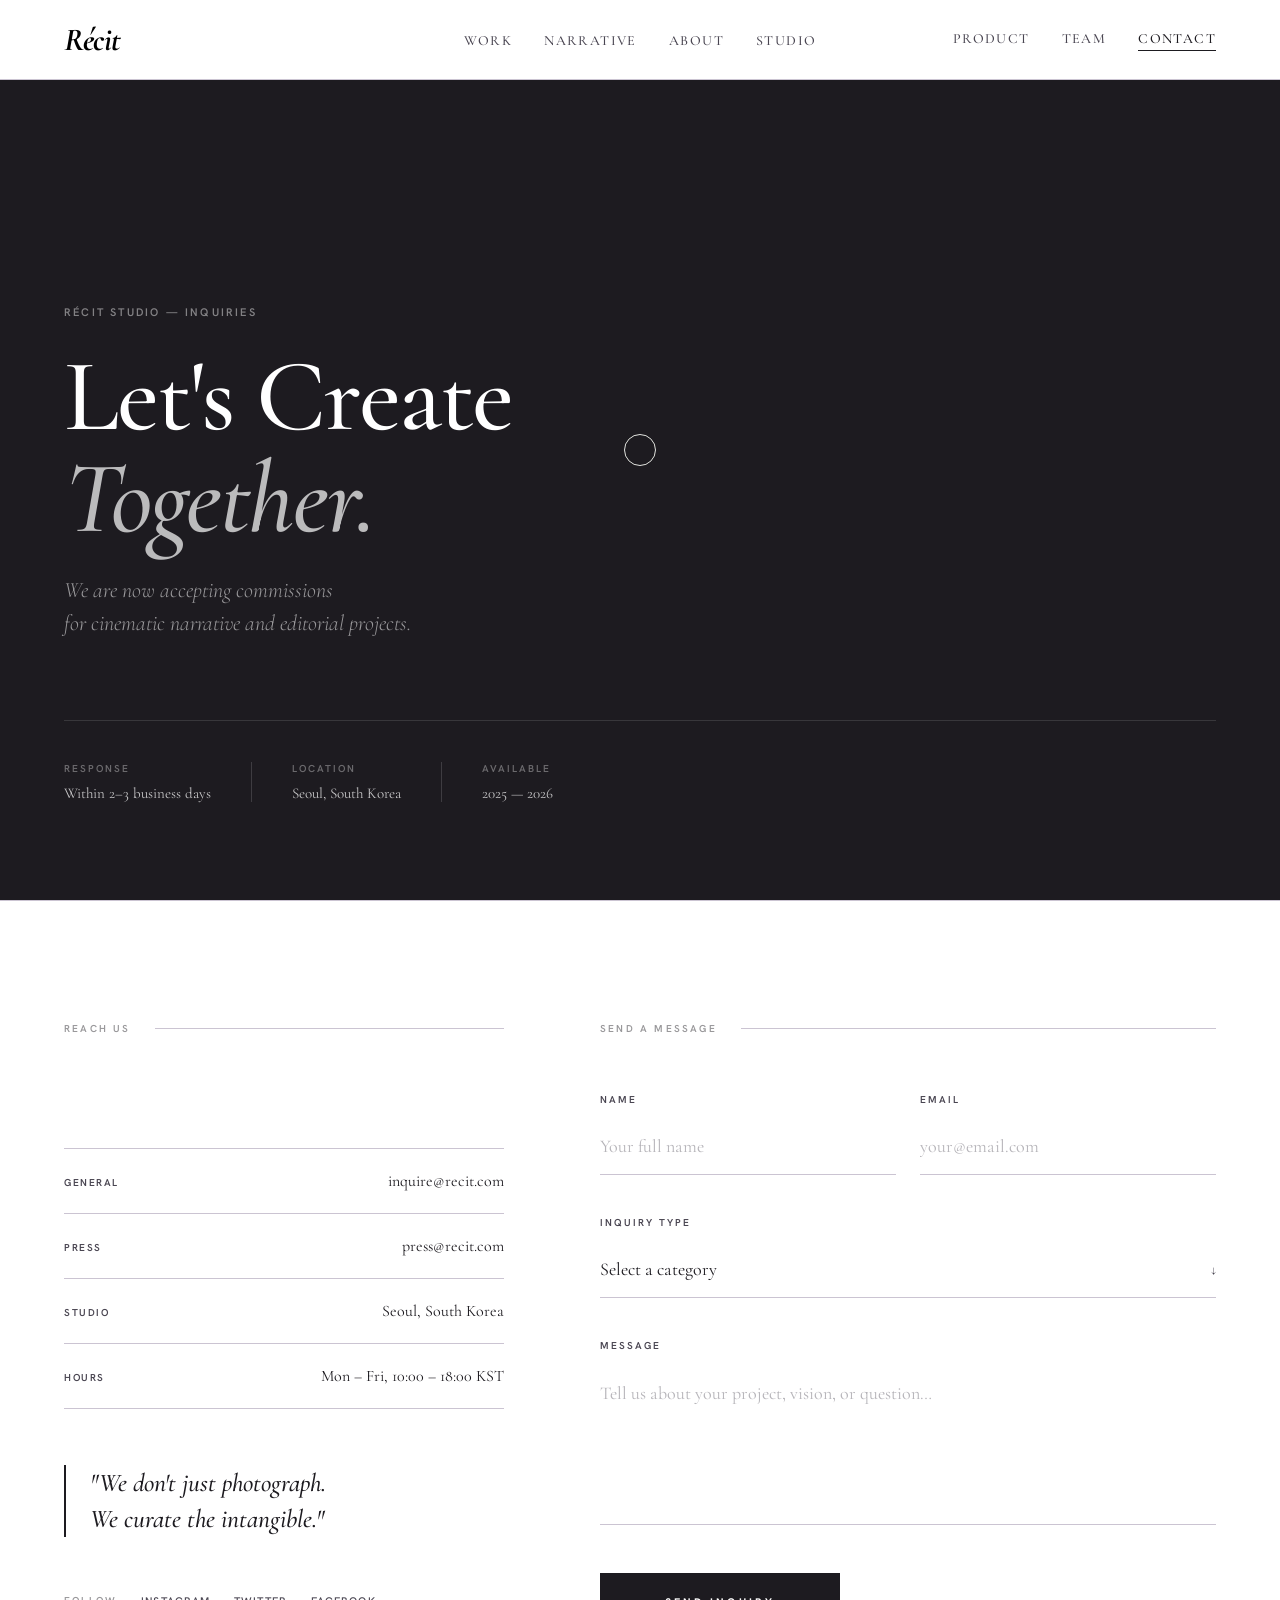
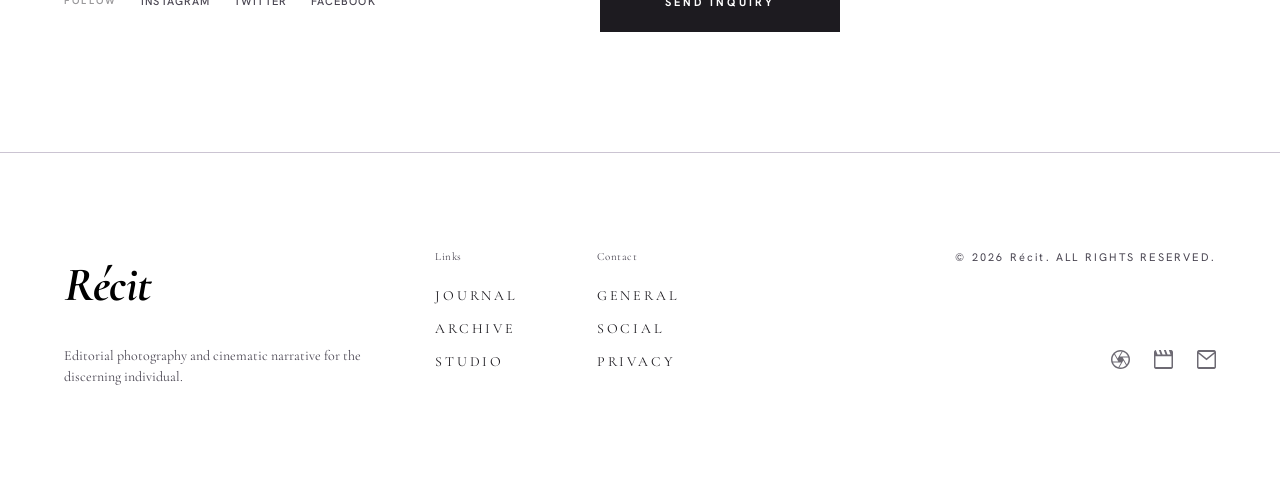
==== commit 04125c01: "커서 효과 추가" ====
--- a/contact.html
+++ b/contact.html
@@ -10,7 +10,7 @@
   <link rel="preconnect" href="https://fonts.gstatic.com" crossorigin>
   <link href="https://fonts.googleapis.com/css2?family=Bodoni+Moda:ital,opsz,wght@0,6..96,400;1,6..96,400;1,6..96,500;1,6..96,600&family=Cormorant+Garamond:ital,wght@0,300;0,400;0,500;0,600;1,300;1,400;1,500;1,600&family=Hanken+Grotesk:wght@400;500;600;700&display=swap" rel="stylesheet">
 
-  <link rel="stylesheet" href="styles.css">
+  <link rel="stylesheet" href="styles.css?v=2">
   <link rel="stylesheet" href="contact.css">
 </head>
 <body>
--- a/styles.css
+++ b/styles.css
@@ -86,6 +86,36 @@
     --transition-smooth: 0.4s cubic-bezier(0.25, 1, 0.5, 1);
     --transition-quick: 0.2s ease;
   }
+}
+
+/* Custom Cursor */
+* {
+  cursor: none !important;
+}
+
+.custom-cursor {
+  position: fixed;
+  top: 0;
+  left: 0;
+  pointer-events: none;
+  z-index: 10000;
+  mix-blend-mode: difference;
+}
+
+.custom-cursor-inner {
+  position: absolute;
+  top: -16px;
+  left: -16px;
+  width: 32px;
+  height: 32px;
+  border: 1.5px solid #fff;
+  border-radius: 50%;
+  transition: transform 0.3s cubic-bezier(0.25, 1, 0.5, 1), background-color 0.3s ease;
+}
+
+.custom-cursor.hover .custom-cursor-inner {
+  transform: scale(1.5);
+  background-color: #fff;
 }
 
 @layer layout {
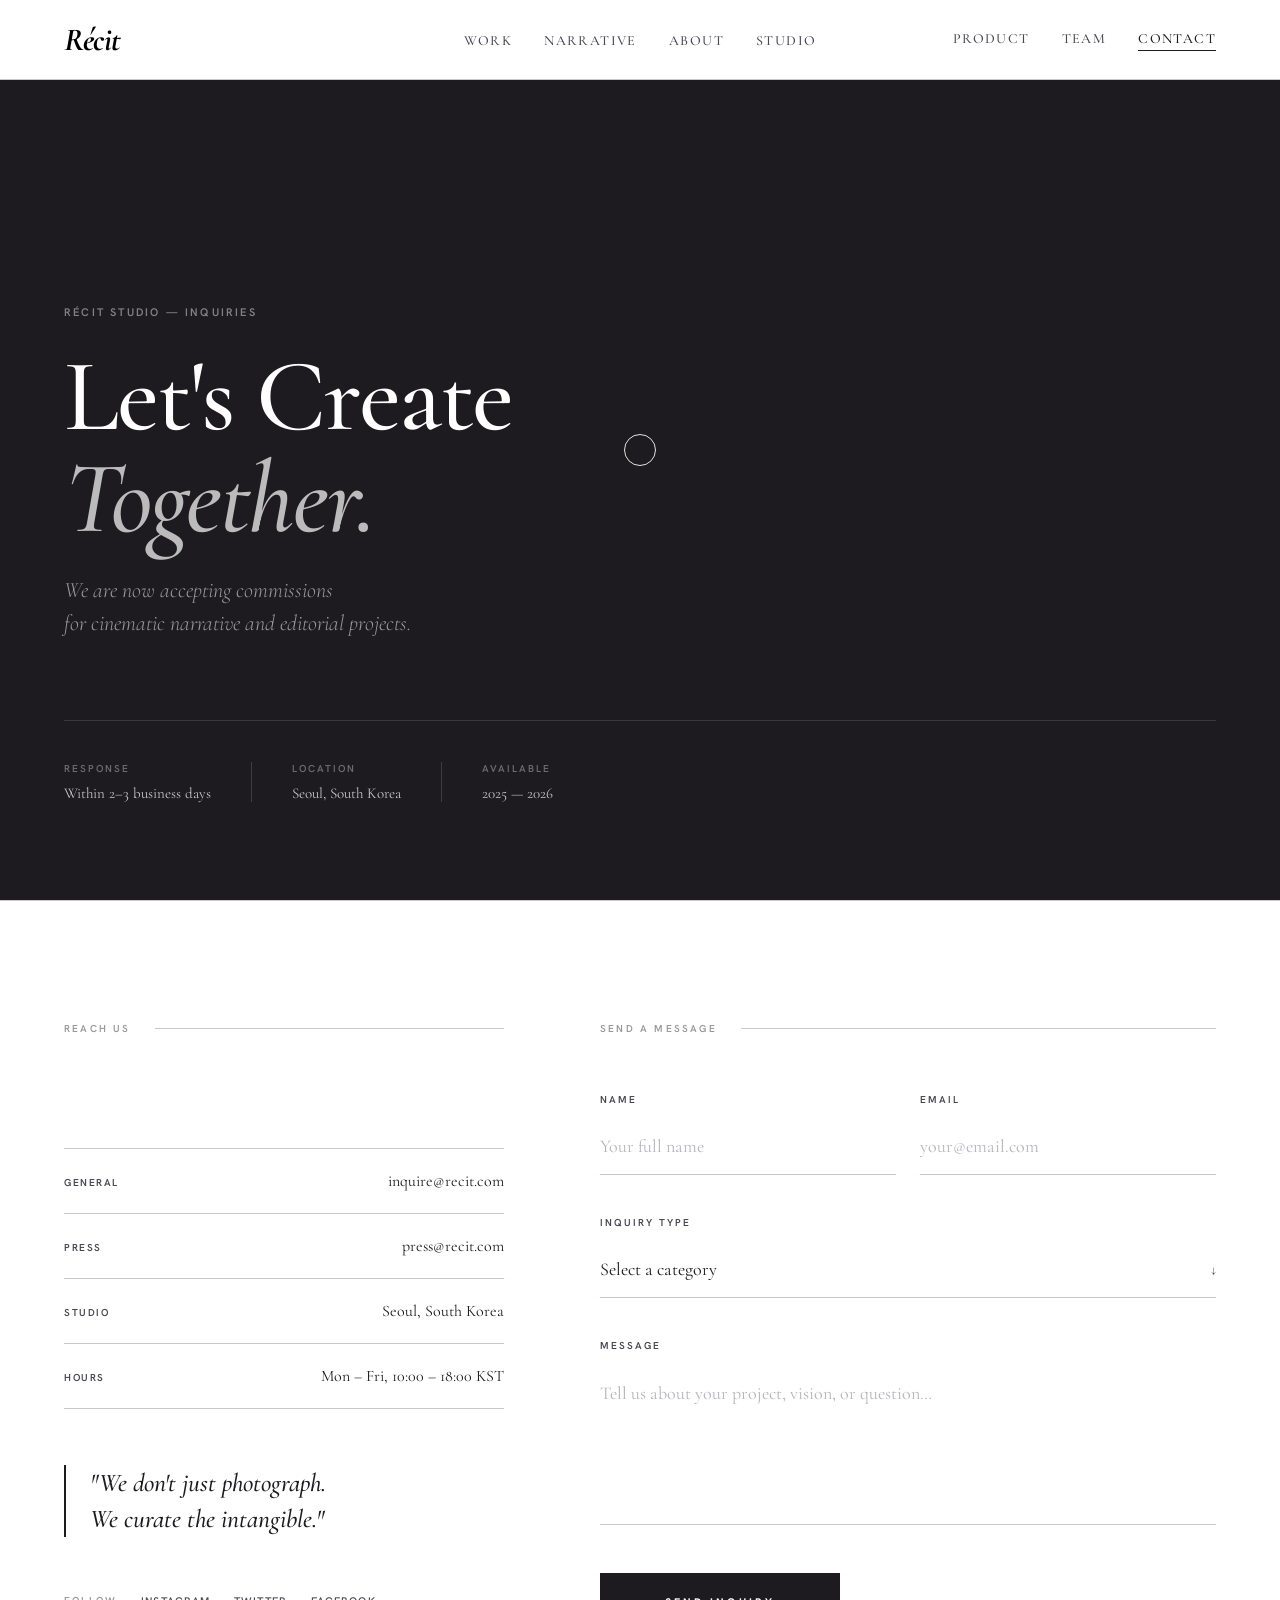
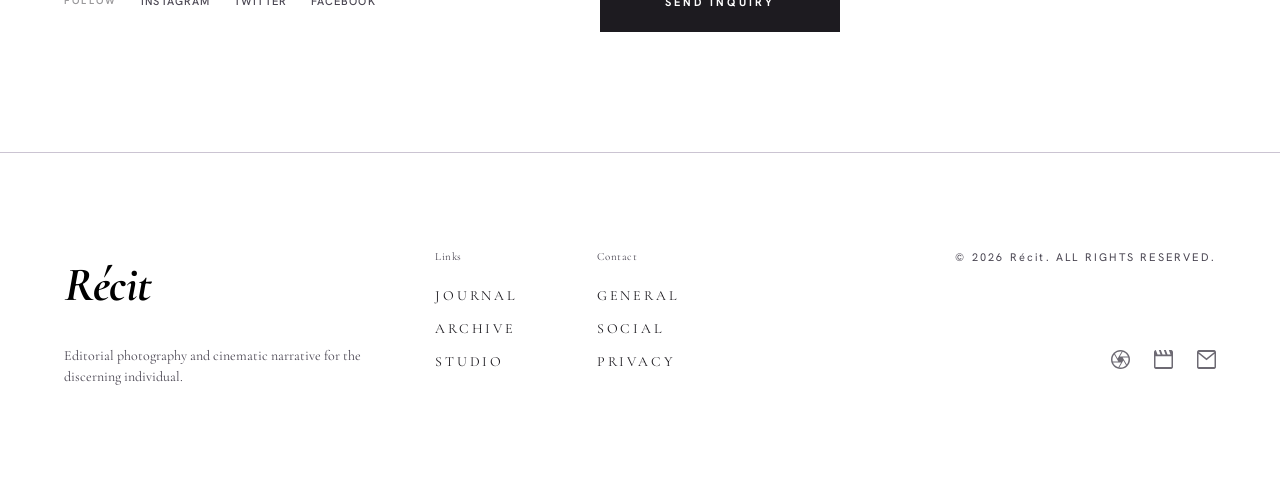
==== commit 36ea5e83: "커서 수정" ====
--- a/contact.html
+++ b/contact.html
@@ -10,7 +10,7 @@
   <link rel="preconnect" href="https://fonts.gstatic.com" crossorigin>
   <link href="https://fonts.googleapis.com/css2?family=Bodoni+Moda:ital,opsz,wght@0,6..96,400;1,6..96,400;1,6..96,500;1,6..96,600&family=Cormorant+Garamond:ital,wght@0,300;0,400;0,500;0,600;1,300;1,400;1,500;1,600&family=Hanken+Grotesk:wght@400;500;600;700&display=swap" rel="stylesheet">
 
-  <link rel="stylesheet" href="styles.css?v=2">
+  <link rel="stylesheet" href="styles.css?v=3">
   <link rel="stylesheet" href="contact.css">
 </head>
 <body>
@@ -202,7 +202,7 @@
     </div>
   </div>
 
-  <script src="script.js"></script>
+  <script src="script.js?v=3"></script>
   <script src="contact.js"></script>
 </body>
 </html>
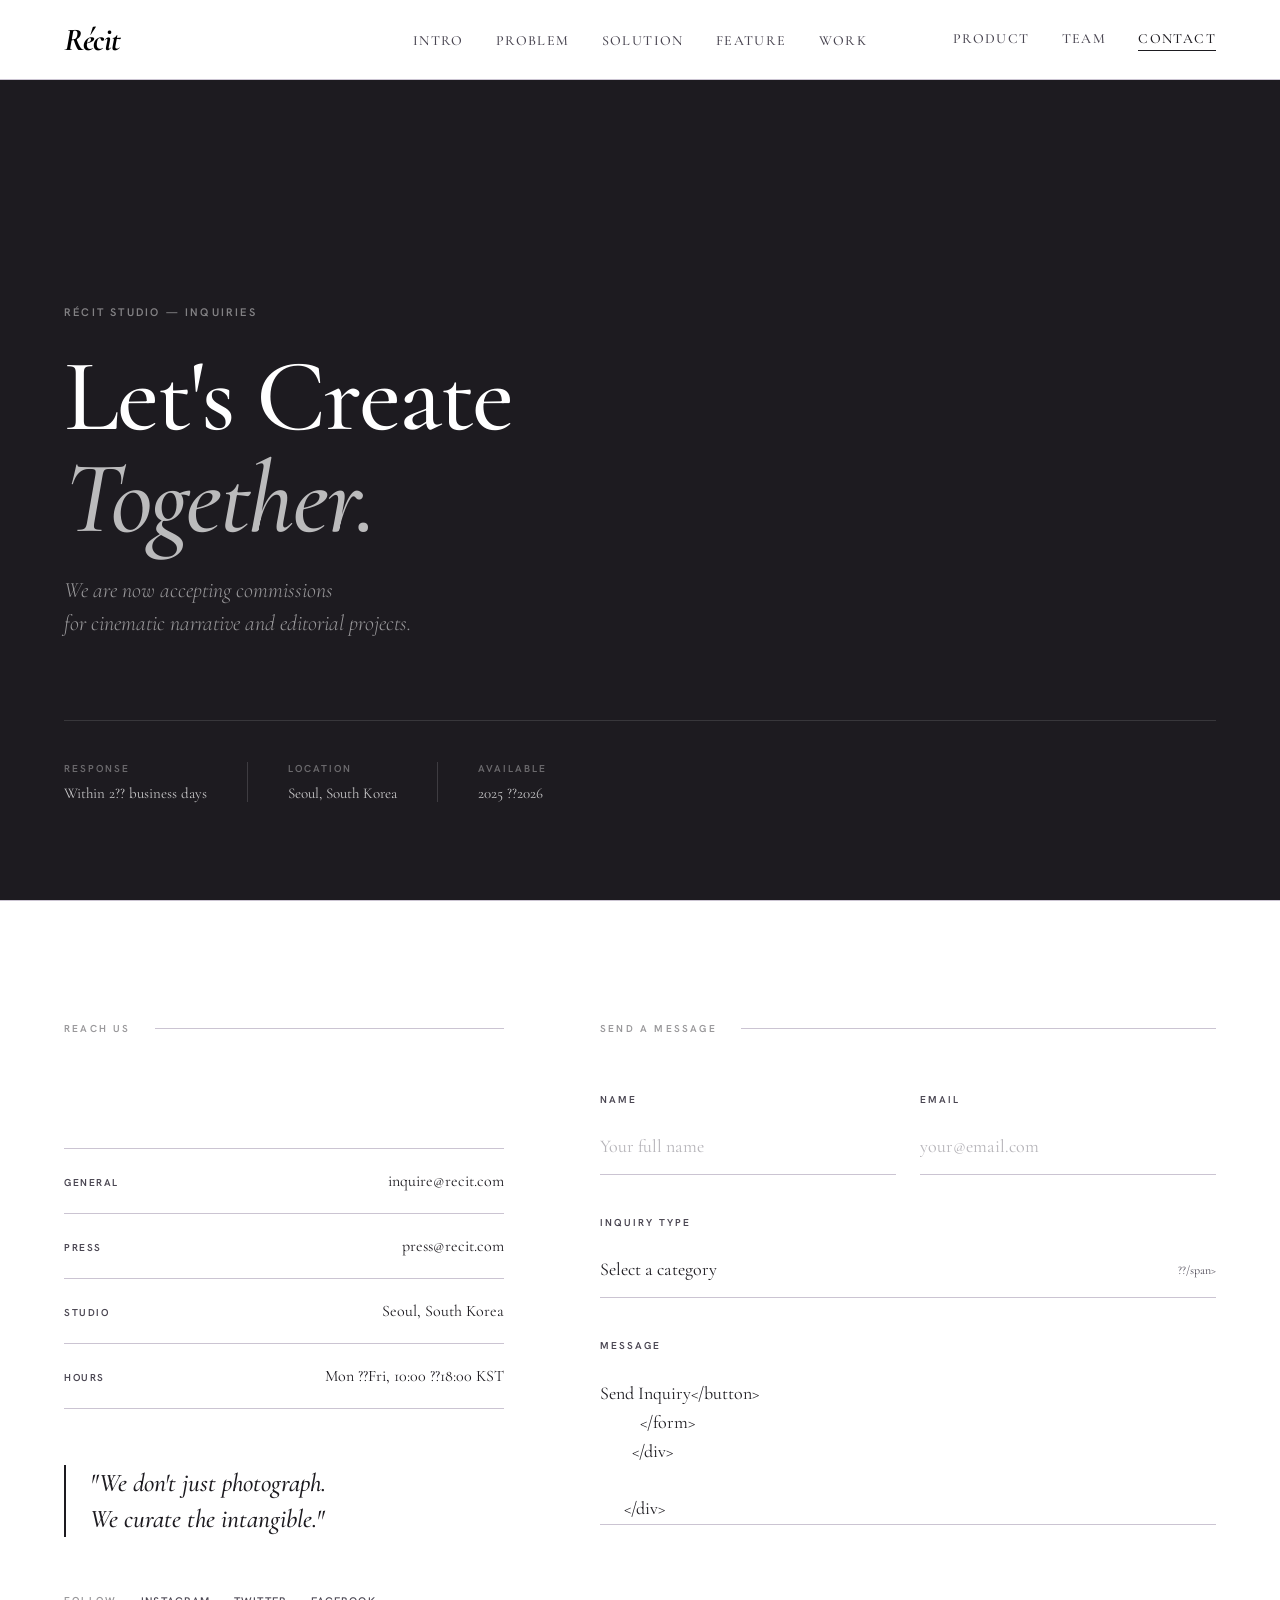
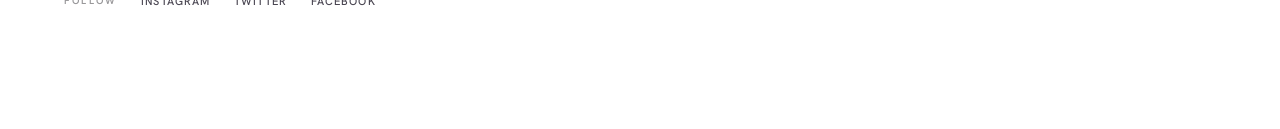
==== commit bb873ad1: "메인/프로덕트 수정" ====
--- a/contact.html
+++ b/contact.html
@@ -10,7 +10,7 @@
   <link rel="preconnect" href="https://fonts.gstatic.com" crossorigin>
   <link href="https://fonts.googleapis.com/css2?family=Bodoni+Moda:ital,opsz,wght@0,6..96,400;1,6..96,400;1,6..96,500;1,6..96,600&family=Cormorant+Garamond:ital,wght@0,300;0,400;0,500;0,600;1,300;1,400;1,500;1,600&family=Hanken+Grotesk:wght@400;500;600;700&display=swap" rel="stylesheet">
 
-  <link rel="stylesheet" href="styles.css?v=3">
+  <link rel="stylesheet" href="styles.css?v=6">
   <link rel="stylesheet" href="contact.css">
 </head>
 <body>
@@ -20,10 +20,11 @@
     <a href="index.html" class="logo" aria-label="Récit Home">Récit</a>
     <nav aria-label="Main Navigation">
       <ul class="nav-menu">
-        <li><a href="index.html#hero" class="nav-link">Work</a></li>
-        <li><a href="index.html#narrative" class="nav-link">Narrative</a></li>
-        <li><a href="index.html#about" class="nav-link">About</a></li>
-        <li><a href="index.html#studio" class="nav-link">Studio</a></li>
+        <li><a href="index.html#hero" class="nav-link">Intro</a></li>
+        <li><a href="index.html#mission" class="nav-link">Problem</a></li>
+        <li><a href="index.html#about" class="nav-link">Solution</a></li>
+        <li><a href="index.html#narrative" class="nav-link">Feature</a></li>
+        <li><a href="index.html#studio" class="nav-link">Work</a></li>
       </ul>
     </nav>
     <div class="nav-right">
@@ -35,7 +36,7 @@
 
   <main>
 
-    <!-- ① Hero -->
+    <!-- ??Hero -->
     <section class="ct-hero">
       <div class="ct-hero-inner">
         <div class="ct-hero-text">
@@ -46,7 +47,7 @@
         <div class="ct-hero-meta">
           <div class="ct-hero-meta-item">
             <span class="ct-hero-meta-label">Response</span>
-            <span class="ct-hero-meta-val">Within 2–3 business days</span>
+            <span class="ct-hero-meta-val">Within 2?? business days</span>
           </div>
           <div class="ct-hero-meta-divider" aria-hidden="true"></div>
           <div class="ct-hero-meta-item">
@@ -56,13 +57,13 @@
           <div class="ct-hero-meta-divider" aria-hidden="true"></div>
           <div class="ct-hero-meta-item">
             <span class="ct-hero-meta-label">Available</span>
-            <span class="ct-hero-meta-val">2025 — 2026</span>
+            <span class="ct-hero-meta-val">2025 ??2026</span>
           </div>
         </div>
       </div>
     </section>
 
-    <!-- ② Contact Body -->
+    <!-- ??Contact Body -->
     <section class="ct-body">
       <div class="ct-body-inner">
 
@@ -88,7 +89,7 @@
             </div>
             <div class="ct-info-item">
               <span class="ct-info-key">Hours</span>
-              <span class="ct-info-val">Mon – Fri, 10:00 – 18:00 KST</span>
+              <span class="ct-info-val">Mon ??Fri, 10:00 ??18:00 KST</span>
             </div>
           </div>
 
@@ -137,13 +138,13 @@
                   <option value="press">Press &amp; Media</option>
                   <option value="other">Other</option>
                 </select>
-                <span class="ct-select-arrow" aria-hidden="true">↓</span>
+                <span class="ct-select-arrow" aria-hidden="true">??/span>
               </div>
             </div>
 
             <div class="ct-field">
               <label class="ct-label" for="ct-message">Message</label>
-              <textarea class="ct-input ct-textarea" id="ct-message" name="message" placeholder="Tell us about your project, vision, or question…" required></textarea>
+              <textarea class="ct-input ct-textarea" id="ct-message" name="message" placeholder="Tell us about your project, vision, or question?? required></textarea>
             </div>
 
             <button class="ct-submit" type="submit">Send Inquiry</button>
@@ -202,7 +203,7 @@
     </div>
   </div>
 
-  <script src="script.js?v=3"></script>
+  <script src="script.js?v=6"></script>
   <script src="contact.js"></script>
 </body>
 </html>
--- a/styles.css
+++ b/styles.css
@@ -80,7 +80,7 @@
     --font-heading: 'Cormorant Garamond', serif;
     --font-body: 'Cormorant Garamond', serif;
     --font-sans: 'Hanken Grotesk', sans-serif;
-    --font-watermark: 'Bodoni Moda', serif;
+    --font-watermark: 'Cormorant Garamond', serif;
 
     /* Transitions */
     --transition-smooth: 0.4s cubic-bezier(0.25, 1, 0.5, 1);
@@ -89,7 +89,8 @@
 }
 
 /* Custom Cursor */
-* {
+body.has-custom-cursor,
+body.has-custom-cursor * {
   cursor: none !important;
 }
 
@@ -177,11 +178,11 @@
     height: 100vh;
     background: #000;
     overflow: hidden;
-    /* contain: 이 섹션 바깥으로 레이아웃/페인트 전파 차단 */
+    /* contain: ???뱀뀡 諛붽묑?쇰줈 ?덉씠?꾩썐/?섏씤???꾪뙆 李⑤떒 */
     contain: layout style paint;
   }
 
-  /* 배경 영상 — 캔버스 텍스트 구멍 뒤에서만 보임 */
+  /* 諛곌꼍 ?곸긽 ??罹붾쾭???띿뒪??援щ찉 ?ㅼ뿉?쒕쭔 蹂댁엫 */
   .logo-video {
     position: absolute;
     inset: 0;
@@ -190,16 +191,16 @@
     object-fit: cover;
     object-position: center center;
     z-index: 1;
-    /* GPU 레이어 분리로 디코딩 부하 격리 */
+    /* GPU ?덉씠??遺꾨━濡??붿퐫??遺??寃⑸━ */
     will-change: transform;
   }
 
-  /* ── Canvas 마스크 ──────────────────────────────────
-     · 전체를 검정으로 채운 뒤 destination-out으로
-       폰트 모양만 투명하게 뚫어냄
-     · 투명 영역 아래 비디오가 비쳐 텍스트 안에서만 영상이 보임
-     · mix-blend-mode 없음 → GPU 컴포지팅 오버헤드 제로
-     ───────────────────────────────────────────────── */
+  /* ?? Canvas 留덉뒪????????????????????????????????????
+     쨌 ?꾩껜瑜?寃?뺤쑝濡?梨꾩슫 ??destination-out?쇰줈
+       ?고듃 紐⑥뼇留??щ챸?섍쾶 ?レ뼱??
+     쨌 ?щ챸 ?곸뿭 ?꾨옒 鍮꾨뵒?ㅺ? 鍮꾩퀜 ?띿뒪???덉뿉?쒕쭔 ?곸긽??蹂댁엫
+     쨌 mix-blend-mode ?놁쓬 ??GPU 而댄룷吏???ㅻ쾭?ㅻ뱶 ?쒕줈
+     ????????????????????????????????????????????????? */
   .logo-canvas {
     position: absolute;
     inset: 0;
@@ -257,11 +258,13 @@
 
   /* Intro Feature Section */
   .intro-section {
-    display: flex;
-    gap: 40px;
+    position: relative;
+    display: flex;
     padding: 128px 64px;
-    background: var(--color-bg-primary);
-    align-items: flex-start;
+    min-height: 800px;
+    align-items: center;
+    justify-content: center;
+    overflow: hidden;
   }
 
   .intro-col-label {
@@ -273,16 +276,31 @@
   }
 
   .intro-col-text {
-    flex: 1;
-    padding-top: 96px;
+    position: relative;
+    z-index: 3;
+    max-width: 800px;
+    text-align: center;
+    color: #ffffff;
     display: flex;
     flex-direction: column;
+    justify-content: center;
+    align-items: center;
     gap: 24px;
   }
 
+  .intro-heading {
+    font-family: var(--font-heading);
+    font-size: clamp(36px, 4vw, 48px);
+    font-weight: 500;
+  }
+
   .intro-col-image {
-    flex: 1;
-    padding-top: 48px;
+    position: absolute;
+    top: 100px;
+    left: 100px;
+    width: calc(100% - 200px);
+    height: calc(100% - 200px);
+    z-index: 1;
   }
 
   /* Narrative Gallery Section */
@@ -295,11 +313,208 @@
   }
 
   .gallery-grid {
-    display: grid;
-    grid-template-columns: repeat(3, 1fr);
-    gap: 40px;
-    width: 100%;
-  }
+    width: 100%;
+  }
+
+  /* ?? Gallery: dfyint-style Sticky Typography & Scrolling Cards ????????? */
+  .gallery-scroll-container {
+    position: relative;
+    width: 100%;
+    background: var(--color-bg-primary);
+  }
+
+  /* Sticky Background Wrapper */
+  .gallery-bg-sticky {
+    position: sticky;
+    top: 0;
+    height: 100vh;
+    width: 100%;
+    overflow: hidden;
+    background: var(--color-bg-primary);
+    display: flex;
+    align-items: center;
+    justify-content: center;
+    z-index: 1;
+  }
+
+  /* Project Background Typography Wrapper (Overlaying each other) */
+  .gallery-bg-text-wrapper {
+    position: absolute;
+    inset: 0;
+    display: flex;
+    flex-direction: column;
+    justify-content: center;
+    opacity: 0;
+    visibility: hidden;
+    transition: opacity 0.8s cubic-bezier(0.25, 1, 0.5, 1), visibility 0.8s;
+    pointer-events: none;
+    z-index: 1;
+    padding: 0 4vw;
+  }
+
+  .gallery-bg-text-wrapper.active {
+    opacity: 1;
+    visibility: visible;
+  }
+
+  /* Giant text rows */
+  .bg-row {
+    font-family: var(--font-heading);
+    font-size: clamp(65px, 12.5vw, 190px);
+    font-weight: 800;
+    font-style: italic;
+    text-transform: uppercase;
+    white-space: nowrap;
+    line-height: 0.9;
+    letter-spacing: -0.02em;
+    will-change: transform;
+    display: flex;
+  }
+
+  .bg-row-1 {
+    color: var(--color-text-primary);
+    justify-content: flex-start;
+  }
+
+  .bg-row-2 {
+    color: transparent;
+    -webkit-text-stroke: 1.5px var(--color-text-primary);
+    justify-content: flex-start;
+  }
+
+  /* Sticky top-left label */
+  .gallery-recent-label {
+    position: absolute;
+    top: 64px;
+    left: 64px;
+    font-family: var(--font-sans);
+    font-size: 10px;
+    font-weight: 600;
+    letter-spacing: 3px;
+    text-transform: uppercase;
+    color: var(--color-text-secondary);
+    z-index: 2;
+  }
+
+  /* Scrolling Content (overlaying sticky background) */
+  .gallery-scroll-content {
+    position: relative;
+    z-index: 2;
+    width: 100%;
+    margin-top: -100vh; /* pull content up over sticky bg */
+  }
+
+  /* Vertical Timeline Project Cards */
+  .gallery-project-card {
+    height: 120vh;
+    display: flex;
+    align-items: center;
+    box-sizing: border-box;
+    padding: 0 8vw;
+    position: relative;
+  }
+
+  .gallery-project-card:first-child {
+    margin-top: 100vh;
+  }
+
+  .gallery-project-card:last-child {
+    padding-bottom: 20vh;
+  }
+
+  /* Card offsets */
+  .gallery-project-card.card-right {
+    justify-content: flex-end;
+  }
+
+  .gallery-project-card.card-left {
+    justify-content: flex-start;
+  }
+
+  .gallery-project-card.card-center {
+    justify-content: center;
+  }
+
+  /* Card block dimensions */
+  .card-inner {
+    position: relative;
+    display: flex;
+    flex-direction: column;
+    pointer-events: auto;
+  }
+
+  .card-right .card-inner {
+    width: clamp(280px, 32vw, 480px);
+    aspect-ratio: 3 / 4;
+  }
+
+  .card-left .card-inner {
+    width: clamp(280px, 30vw, 450px);
+    aspect-ratio: 3 / 4;
+  }
+
+  .card-center .card-inner {
+    width: clamp(280px, 34vw, 520px);
+    aspect-ratio: 3 / 4;
+  }
+
+  /* Card Elements */
+  .card-num {
+    position: absolute;
+    top: -28px;
+    left: 0;
+    font-family: var(--font-sans);
+    font-size: 10px;
+    font-weight: 600;
+    letter-spacing: 2px;
+    color: var(--color-text-secondary);
+  }
+
+  .card-img-wrap {
+    width: 100%;
+    height: 100%;
+    overflow: hidden;
+    background: var(--color-bg-overlay);
+    box-shadow: 0 24px 60px rgba(0,0,0,0.12);
+    border-radius: 2px;
+    position: relative;
+  }
+
+  .card-img-wrap img {
+    width: 100%;
+    height: 120%; /* extra height for scroll parallax inside */
+    object-fit: cover;
+    display: block;
+    position: absolute;
+    top: -10%;
+    left: 0;
+    will-change: transform;
+    transition: transform 0.15s cubic-bezier(0.1, 0.9, 0.2, 1);
+  }
+
+  .card-footer {
+    position: absolute;
+    bottom: -28px;
+    left: 0;
+    right: 0;
+    display: flex;
+    justify-content: space-between;
+    align-items: center;
+    font-family: var(--font-sans);
+    font-size: 10px;
+    font-weight: 600;
+    letter-spacing: 1.5px;
+    color: var(--color-text-secondary);
+  }
+
+  .card-title {
+    text-transform: uppercase;
+  }
+
+  .card-year {
+    color: var(--color-text-secondary);
+  }
+
 
   /* Process Section */
   .process-section {
@@ -370,7 +585,7 @@
 
 @layer components {
   /* Landing Section Components */
-  /* 투명 클릭 영역 — 시각적 렌더링은 canvas가 담당 */
+  /* ?щ챸 ?대┃ ?곸뿭 ???쒓컖???뚮뜑留곸? canvas媛 ?대떦 */
   .landing-logo {
     position: absolute;
     inset: 0;
@@ -379,7 +594,7 @@
     cursor: pointer;
   }
 
-  /* 스크롤 완료 → 다음 페이지 진입 전환 오버레이 */
+  /* ?ㅽ겕濡??꾨즺 ???ㅼ쓬 ?섏씠吏 吏꾩엯 ?꾪솚 ?ㅻ쾭?덉씠 */
   .landing-flash {
     position: fixed;
     inset: 0;
@@ -391,10 +606,10 @@
   }
   .landing-flash.in { opacity: 1; pointer-events: auto; }
 
-  /* ── 워크(hero) 섹션 흰 화면에서 등장 ──────────────────────────
-     .wt-entering  : 콘텐츠를 미리 투명하게
-     .wt-revealed  : 화이트 페이드아웃과 함께 콘텐츠 페이드인
-     ─────────────────────────────────────────────────────────── */
+  /* ?? ?뚰겕(hero) ?뱀뀡 ???붾㈃?먯꽌 ?깆옣 ??????????????????????????
+     .wt-entering  : 肄섑뀗痢좊? 誘몃━ ?щ챸?섍쾶
+     .wt-revealed  : ?붿씠???섏씠?쒖븘?껉낵 ?④퍡 肄섑뀗痢??섏씠?쒖씤
+     ??????????????????????????????????????????????????????????? */
   .hero-section.wt-entering .hero-left,
   .hero-section.wt-entering .hero-right {
     opacity: 0;
@@ -403,7 +618,7 @@
 
   .hero-section.wt-entering .hero-left,
   .hero-section.wt-entering .hero-right {
-    transition: none;   /* 진입 시엔 즉시 숨김 */
+    transition: none;   /* 吏꾩엯 ?쒖뿏 利됱떆 ?④? */
   }
 
   .hero-section.wt-revealed .hero-left {
@@ -429,7 +644,7 @@
     bottom: 48px;
     left: 50%;
     transform: translateX(-50%);
-    z-index: 10;          /* 마스크 오버레이 위에 표시 */
+    z-index: 10;          /* 留덉뒪???ㅻ쾭?덉씠 ?꾩뿉 ?쒖떆 */
     animation: landingFadeUp 1.2s cubic-bezier(0.25, 1, 0.5, 1) 0.6s both;
     transition: opacity 0.4s ease, transform 0.4s ease;
     will-change: opacity, transform;
@@ -486,7 +701,7 @@
     100% { top: 100%; }
   }
 
-  /* ── Nav dark-background override (must be in components to beat .logo specificity) ── */
+  /* ?? Nav dark-background override (must be in components to beat .logo specificity) ?? */
   .site-header.nav--on-dark {
     position: absolute;
     top: 0;
@@ -559,8 +774,18 @@
     color: var(--color-text-primary);
   }
 
-  .nav-link:hover::after, .nav-link.active::after {
-    width: 100%;
+  @keyframes activeLinkGrow {
+    0% { width: 0; }
+    100% { width: 100%; }
+  }
+
+  .nav-link:hover::after {
+    width: 100%;
+  }
+  
+  .nav-link.active::after {
+    width: 100%;
+    animation: activeLinkGrow 0.8s cubic-bezier(0.25, 1, 0.5, 1) forwards;
   }
 
 
@@ -583,9 +808,9 @@
 
   .hero-desc {
     font-family: var(--font-heading);
-    font-size: clamp(14px, 1.5vw, 16px);
+    font-size: 18px;
     font-weight: 400;
-    line-height: 1.5;
+    line-height: 1.8;
     color: var(--color-text-secondary);
     max-width: 448px;
     letter-spacing: -0.32px;
@@ -644,45 +869,102 @@
   .intro-image-wrapper {
     background: var(--color-bg-subtle);
     overflow: hidden;
-    aspect-ratio: 4 / 3;
-    position: relative;
-  }
-
-  .intro-image-wrapper img {
+    width: 100%;
+    height: 100%;
+    position: relative;
+  }
+
+  .intro-image-wrapper::after {
+    content: '';
+    position: absolute;
+    inset: 0;
+    background: rgba(0, 0, 0, 0.4);
+    z-index: 2;
+  }
+
+  .intro-image-wrapper img,
+  .intro-image-wrapper video {
     width: 100%;
     height: 100%;
     object-fit: cover;
     transition: transform var(--transition-smooth);
   }
 
-  .intro-image-wrapper:hover img {
+  .intro-image-wrapper video {
+    filter: saturate(0.35) brightness(0.9) contrast(1.05);
+  }
+
+  .intro-image-wrapper:hover img,
+  .intro-image-wrapper:hover video {
     transform: scale(1.03);
   }
 
-  /* Narrative Title Block */
-  .gallery-header {
-    display: flex;
-    gap: 40px;
-    align-items: baseline;
-    width: 100%;
-  }
-
-  .gallery-title {
-    font-family: var(--font-heading);
-    font-size: clamp(48px, 6.5vw, 84px);
+  /* Narrative Preview Banner (Image Reference Layout) */
+  .narrative-preview {
+    display: flex;
+    flex-direction: column;
+    width: 100%;
+    margin-bottom: 80px;
+  }
+
+  .narrative-video-wrapper {
+    width: 100%;
+    aspect-ratio: 21 / 9; /* Cinematic wide aspect ratio */
+    overflow: hidden;
+    position: relative;
+    background: var(--color-bg-secondary);
+  }
+
+
+  /* Narrative preview videos ??real footage with low-saturation cinematic grade */
+  .narrative-preview-video {
+    position: absolute;
+    inset: 0;
+    width: 100%;
+    height: 100%;
+    object-fit: cover;
+    object-position: 50% 100%; /* 紐⑤뱺 ?곸긽 ?섎떒 ?뺣젹 */
+    display: block;
+    opacity: 0;
+    filter: saturate(0.35);
+
+  }
+
+  .narrative-preview-video.active {
+    opacity: 1;
+    z-index: 1;
+  }
+
+
+
+  .narrative-text-row {
+    display: flex;
+    justify-content: space-between;
+    align-items: flex-end;
+    padding-top: 24px;
+    position: relative;
+  }
+
+  .narrative-tagline {
+    font-family: var(--font-sans);
+    font-size: 11px;
+    font-weight: 600;
+    letter-spacing: 1.5px;
+    text-transform: uppercase;
+    color: var(--color-text-secondary);
+    margin-bottom: 12px; /* Align nicely with the baseline of the huge title */
+  }
+
+  .narrative-large-title {
+    font-family: var(--font-heading); /* Cormorant Garamond */
+    font-size: clamp(60px, 12vw, 200px);
     font-weight: 600;
     font-style: italic;
-    line-height: 1;
+    line-height: 0.8;
     color: var(--color-text-primary);
-  }
-
-  .gallery-subtitle {
-    font-family: var(--font-heading);
-    font-size: 11px;
-    font-weight: 400;
-    letter-spacing: 1.1px;
+    margin: 0;
+    letter-spacing: -0.02em;
     text-transform: uppercase;
-    color: var(--color-text-primary);
   }
 
   /* Gallery Grid Staggering */
@@ -788,7 +1070,7 @@
     max-width: 440px;
   }
 
-  /* Page Transition Overlay — opacity + scale (GPU 효율) */
+  /* Page Transition Overlay ??opacity + scale (GPU ?⑥쑉) */
   .page-transition-overlay {
     position: fixed;
     inset: 0;
@@ -809,7 +1091,7 @@
     pointer-events: auto;
   }
 
-  /* Scroll Reveal — CSS에서 정의 (JS 동적 주입 제거) */
+  /* Scroll Reveal ??CSS?먯꽌 ?뺤쓽 (JS ?숈쟻 二쇱엯 ?쒓굅) */
   .reveal {
     opacity: 0;
     transform: translateY(32px);
@@ -825,7 +1107,7 @@
   .reveal-delay-2 { transition-delay: 0.24s; }
   .reveal-delay-3 { transition-delay: 0.36s; }
 
-  /* CSS Contain — 섹션 간 레이아웃 재계산 차단 */
+  /* CSS Contain ???뱀뀡 媛??덉씠?꾩썐 ?ш퀎??李⑤떒 */
   .quote-section,
   .gallery-section,
   .intro-section,
@@ -1008,9 +1290,8 @@
     }
 
     .intro-section {
-      flex-direction: column;
       padding: 64px 24px;
-      gap: 32px;
+      min-height: 100vh;
     }
 
     .intro-col-label {
@@ -1039,10 +1320,19 @@
       gap: 48px;
     }
 
-    .gallery-header {
+    .narrative-text-row {
       flex-direction: column;
       gap: 16px;
       align-items: flex-start;
+    }
+
+    .narrative-tagline {
+      margin-bottom: 0;
+    }
+
+    .narrative-large-title {
+      font-size: clamp(48px, 12vw, 80px);
+      align-self: flex-end;
     }
 
     .gallery-grid {
--- a/contact.css
+++ b/contact.css
@@ -1,8 +1,8 @@
-/* =============================================
-   Contact Page Styles — contact.css
+﻿/* =============================================
+   Contact Page Styles ??contact.css
    ============================================= */
 
-/* ---- ① Hero ---- */
+/* ---- ??Hero ---- */
 .ct-hero {
   background: var(--color-text-primary);
   min-height: calc(100vh - 80px);
@@ -94,7 +94,7 @@
   flex-shrink: 0;
 }
 
-/* ---- ② Contact Body ---- */
+/* ---- ??Contact Body ---- */
 .ct-body {
   background: var(--color-bg-primary);
   padding: 120px 64px;
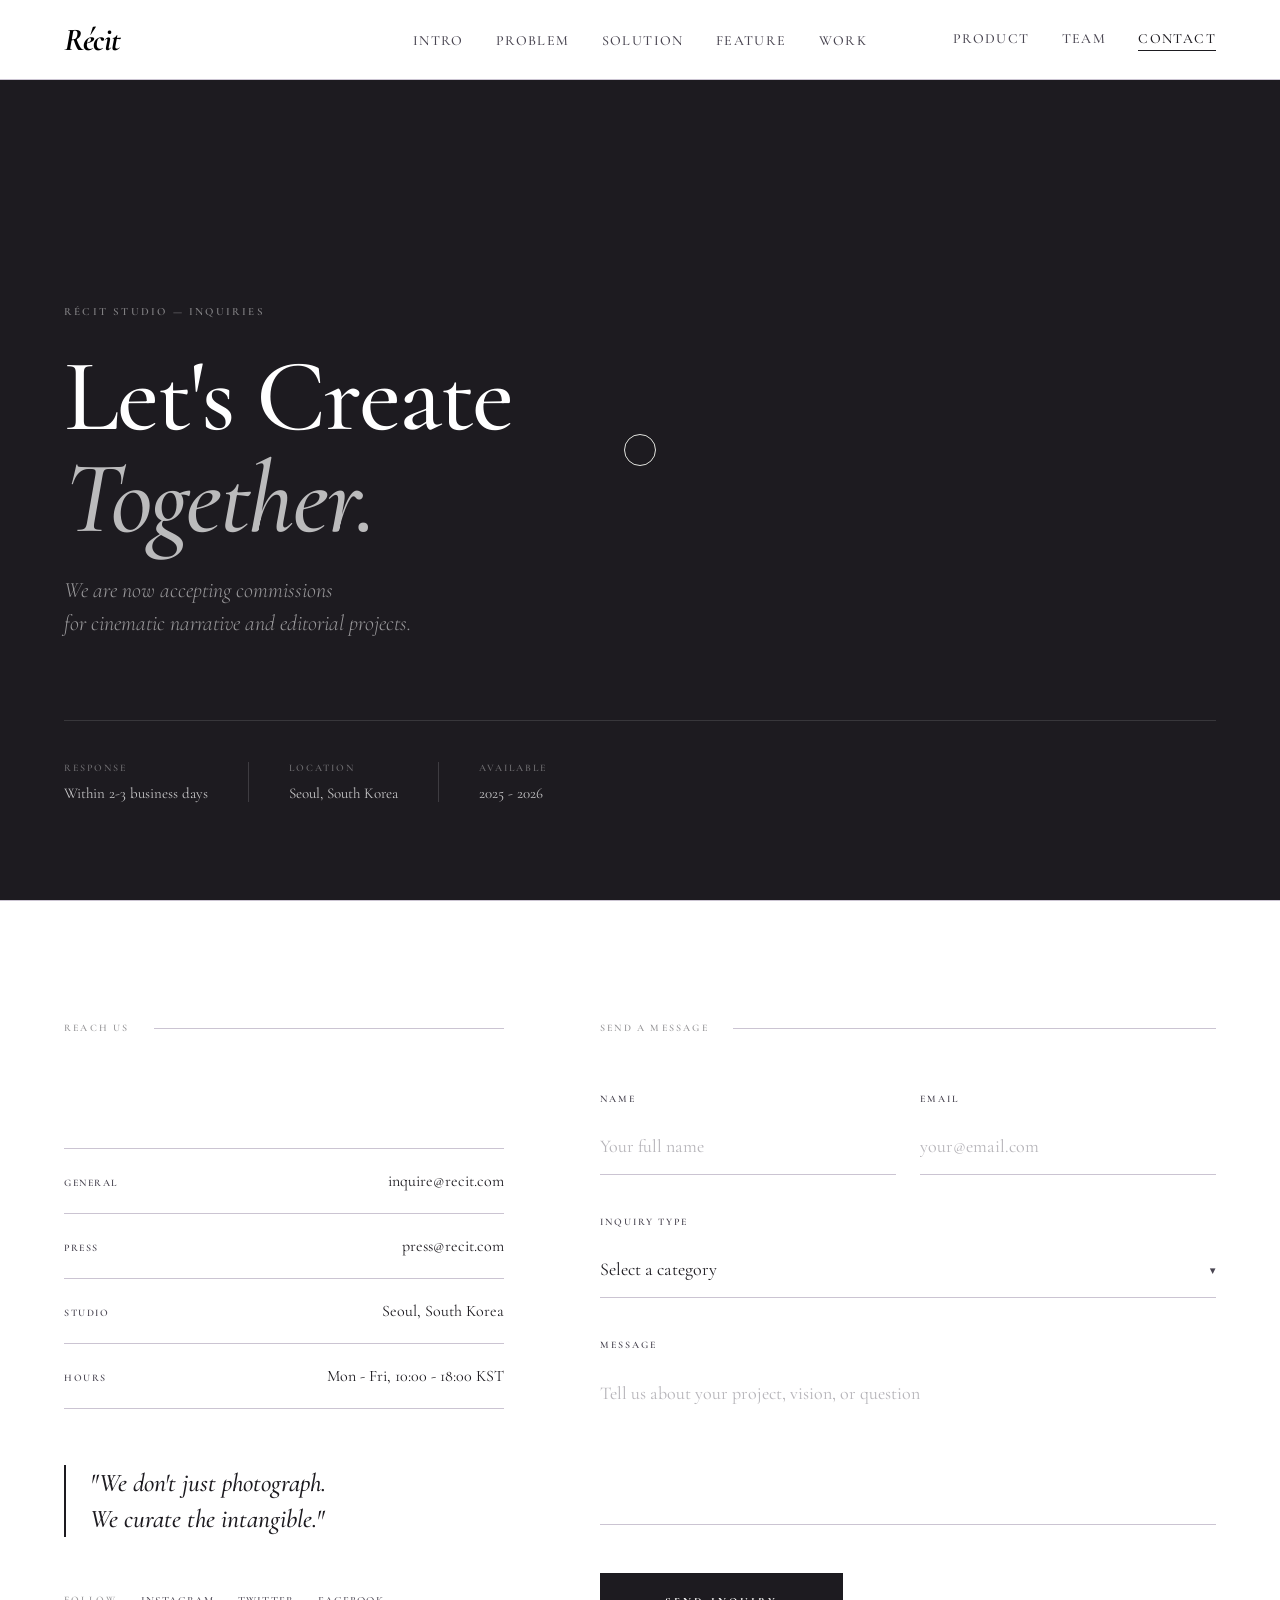
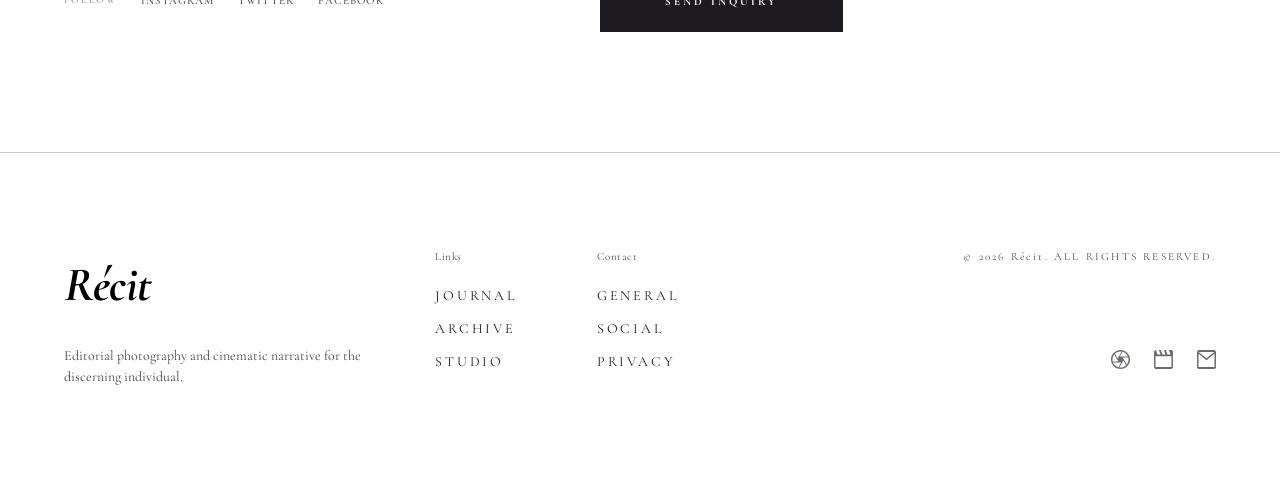
==== commit 1eec3b06: "텍스트 변경" ====
--- a/contact.html
+++ b/contact.html
@@ -47,7 +47,7 @@
         <div class="ct-hero-meta">
           <div class="ct-hero-meta-item">
             <span class="ct-hero-meta-label">Response</span>
-            <span class="ct-hero-meta-val">Within 2?? business days</span>
+            <span class="ct-hero-meta-val">Within 2-3 business days</span>
           </div>
           <div class="ct-hero-meta-divider" aria-hidden="true"></div>
           <div class="ct-hero-meta-item">
@@ -57,7 +57,7 @@
           <div class="ct-hero-meta-divider" aria-hidden="true"></div>
           <div class="ct-hero-meta-item">
             <span class="ct-hero-meta-label">Available</span>
-            <span class="ct-hero-meta-val">2025 ??2026</span>
+            <span class="ct-hero-meta-val">2025 - 2026</span>
           </div>
         </div>
       </div>
@@ -89,7 +89,7 @@
             </div>
             <div class="ct-info-item">
               <span class="ct-info-key">Hours</span>
-              <span class="ct-info-val">Mon ??Fri, 10:00 ??18:00 KST</span>
+              <span class="ct-info-val">Mon - Fri, 10:00 - 18:00 KST</span>
             </div>
           </div>
 
@@ -138,13 +138,13 @@
                   <option value="press">Press &amp; Media</option>
                   <option value="other">Other</option>
                 </select>
-                <span class="ct-select-arrow" aria-hidden="true">??/span>
+                <span class="ct-select-arrow" aria-hidden="true">▼</span>
               </div>
             </div>
 
             <div class="ct-field">
               <label class="ct-label" for="ct-message">Message</label>
-              <textarea class="ct-input ct-textarea" id="ct-message" name="message" placeholder="Tell us about your project, vision, or question?? required></textarea>
+              <textarea class="ct-input ct-textarea" id="ct-message" name="message" placeholder="Tell us about your project, vision, or question" required></textarea>
             </div>
 
             <button class="ct-submit" type="submit">Send Inquiry</button>
--- a/styles.css
+++ b/styles.css
@@ -79,7 +79,7 @@
     /* Fonts */
     --font-heading: 'Cormorant Garamond', serif;
     --font-body: 'Cormorant Garamond', serif;
-    --font-sans: 'Hanken Grotesk', sans-serif;
+    --font-sans: 'Cormorant Garamond', serif;
     --font-watermark: 'Cormorant Garamond', serif;
 
     /* Transitions */
@@ -308,7 +308,7 @@
     display: flex;
     flex-direction: column;
     gap: 64px;
-    padding: 128px 64px;
+    padding: 64px 64px 128px;
     background: var(--color-bg-primary);
   }
 
@@ -464,9 +464,8 @@
     top: -28px;
     left: 0;
     font-family: var(--font-sans);
-    font-size: 10px;
-    font-weight: 600;
-    letter-spacing: 2px;
+    font-size: 20px;
+    letter-spacing: 0.05em;
     color: var(--color-text-secondary);
   }
 
@@ -501,7 +500,7 @@
     justify-content: space-between;
     align-items: center;
     font-family: var(--font-sans);
-    font-size: 10px;
+    font-size: 20px;
     font-weight: 600;
     letter-spacing: 1.5px;
     color: var(--color-text-secondary);
@@ -1046,15 +1045,21 @@
 
   .process-step {
     font-family: var(--font-heading);
-    font-size: 11px;
+    font-size: 16px;
     font-weight: 400;
     color: var(--color-text-primary);
     letter-spacing: 0.5px;
   }
 
+  .process-step-num {
+    font-family: 'Cormorant Infant', serif;
+    font-weight: 600;
+    letter-spacing: 1px;
+  }
+
   .process-step-title {
     font-family: var(--font-heading);
-    font-size: 32px;
+    font-size: 46px;
     font-weight: 500;
     font-style: italic;
     color: var(--color-text-primary);
@@ -1062,7 +1067,7 @@
 
   .process-step-desc {
     font-family: var(--font-body);
-    font-size: 16px;
+    font-size: 18px;
     font-weight: 400;
     line-height: 1.5;
     color: var(--color-text-secondary);
@@ -1091,7 +1096,7 @@
     pointer-events: auto;
   }
 
-  /* Scroll Reveal ??CSS?먯꽌 ?뺤쓽 (JS ?숈쟻 二쇱엯 ?쒓굅) */
+  /* Scroll Reveal — CSS에서 정의 (JS 동적 주입 제거) */
   .reveal {
     opacity: 0;
     transform: translateY(32px);
@@ -1102,6 +1107,30 @@
   .reveal.visible {
     opacity: 1;
     transform: translateY(0);
+  }
+  
+  .reveal-left {
+    opacity: 0;
+    transform: translateX(-48px);
+    transition: opacity 0.9s cubic-bezier(0.25, 1, 0.5, 1),
+                transform 0.9s cubic-bezier(0.25, 1, 0.5, 1);
+    will-change: opacity, transform;
+  }
+  .reveal-left.visible {
+    opacity: 1;
+    transform: translateX(0);
+  }
+
+  .reveal-right {
+    opacity: 0;
+    transform: translateX(48px);
+    transition: opacity 0.9s cubic-bezier(0.25, 1, 0.5, 1),
+                transform 0.9s cubic-bezier(0.25, 1, 0.5, 1);
+    will-change: opacity, transform;
+  }
+  .reveal-right.visible {
+    opacity: 1;
+    transform: translateX(0);
   }
   .reveal-delay-1 { transition-delay: 0.12s; }
   .reveal-delay-2 { transition-delay: 0.24s; }
@@ -1413,3 +1442,60 @@
     }
   }
 }
+
+/* --- Viewfinder Hover Effect --- */
+.hero-right {
+  position: relative;
+  display: block;
+}
+
+.hero-right::before,
+.hero-right::after {
+  content: '';
+  position: absolute;
+  pointer-events: none;
+  opacity: 0;
+  transition: opacity 0.4s ease, transform 0.4s cubic-bezier(0.2, 0.8, 0.2, 1);
+  z-index: 10;
+}
+
+.hero-right::after {
+  width: 60px;
+  height: 60px;
+  border: 1.5px solid rgba(255, 255, 255, 0.9);
+  border-radius: 50%;
+  top: 50%;
+  left: 50%;
+  transform: translate(-50%, -50%) scale(0.8);
+  box-shadow: 0 0 10px rgba(0,0,0,0.2);
+}
+
+.hero-right::before {
+  top: 6%;
+  left: 6%;
+  right: 6%;
+  bottom: 6%;
+  background:
+    linear-gradient(to right, rgba(255,255,255,0.9) 1.5px, transparent 1.5px) 0 0,
+    linear-gradient(to bottom, rgba(255,255,255,0.9) 1.5px, transparent 1.5px) 0 0,
+    linear-gradient(to left, rgba(255,255,255,0.9) 1.5px, transparent 1.5px) 100% 0,
+    linear-gradient(to bottom, rgba(255,255,255,0.9) 1.5px, transparent 1.5px) 100% 0,
+    linear-gradient(to right, rgba(255,255,255,0.9) 1.5px, transparent 1.5px) 0 100%,
+    linear-gradient(to top, rgba(255,255,255,0.9) 1.5px, transparent 1.5px) 0 100%,
+    linear-gradient(to left, rgba(255,255,255,0.9) 1.5px, transparent 1.5px) 100% 100%,
+    linear-gradient(to top, rgba(255,255,255,0.9) 1.5px, transparent 1.5px) 100% 100%;
+  background-repeat: no-repeat;
+  background-size: 30px 30px;
+  transform: scale(0.95);
+  filter: drop-shadow(0 0 2px rgba(0,0,0,0.3));
+}
+
+.hero-right:hover::before {
+  opacity: 1;
+  transform: scale(1);
+}
+
+.hero-right:hover::after {
+  opacity: 1;
+  transform: translate(-50%, -50%) scale(1);
+}
